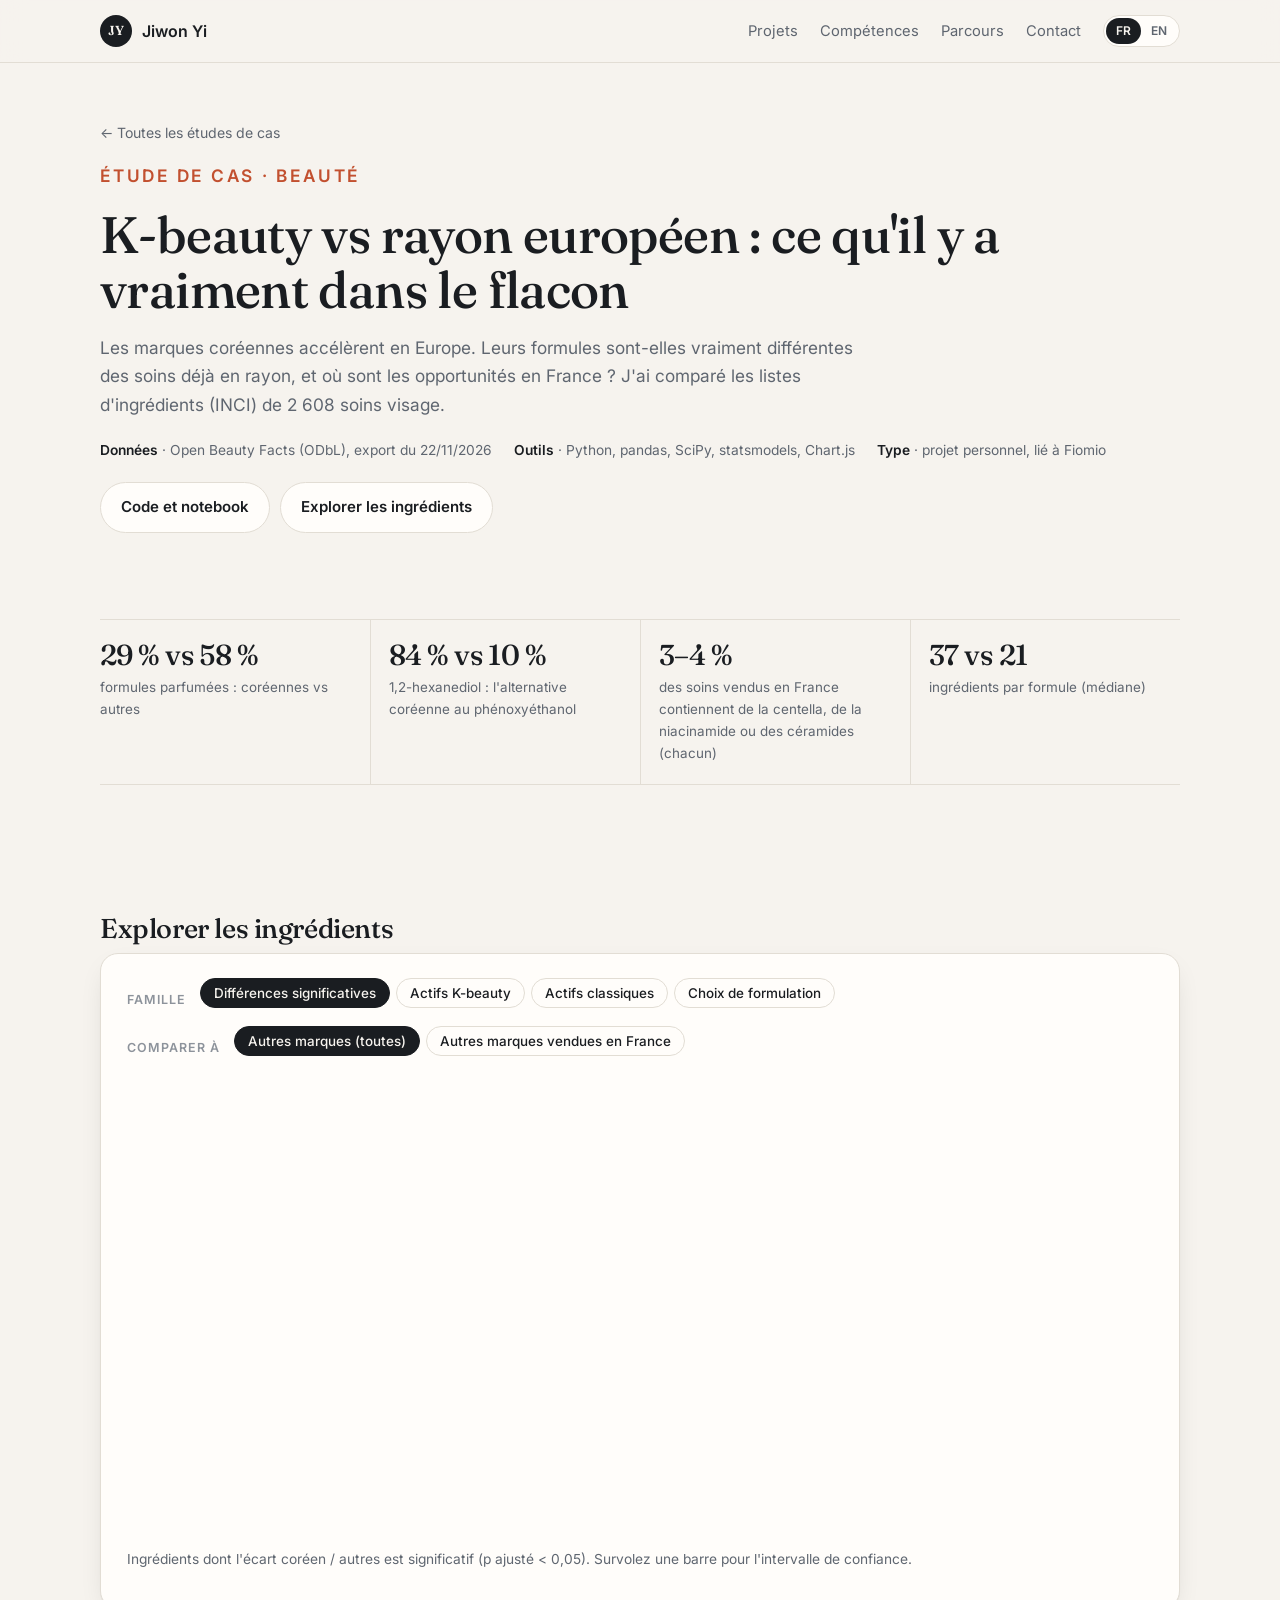
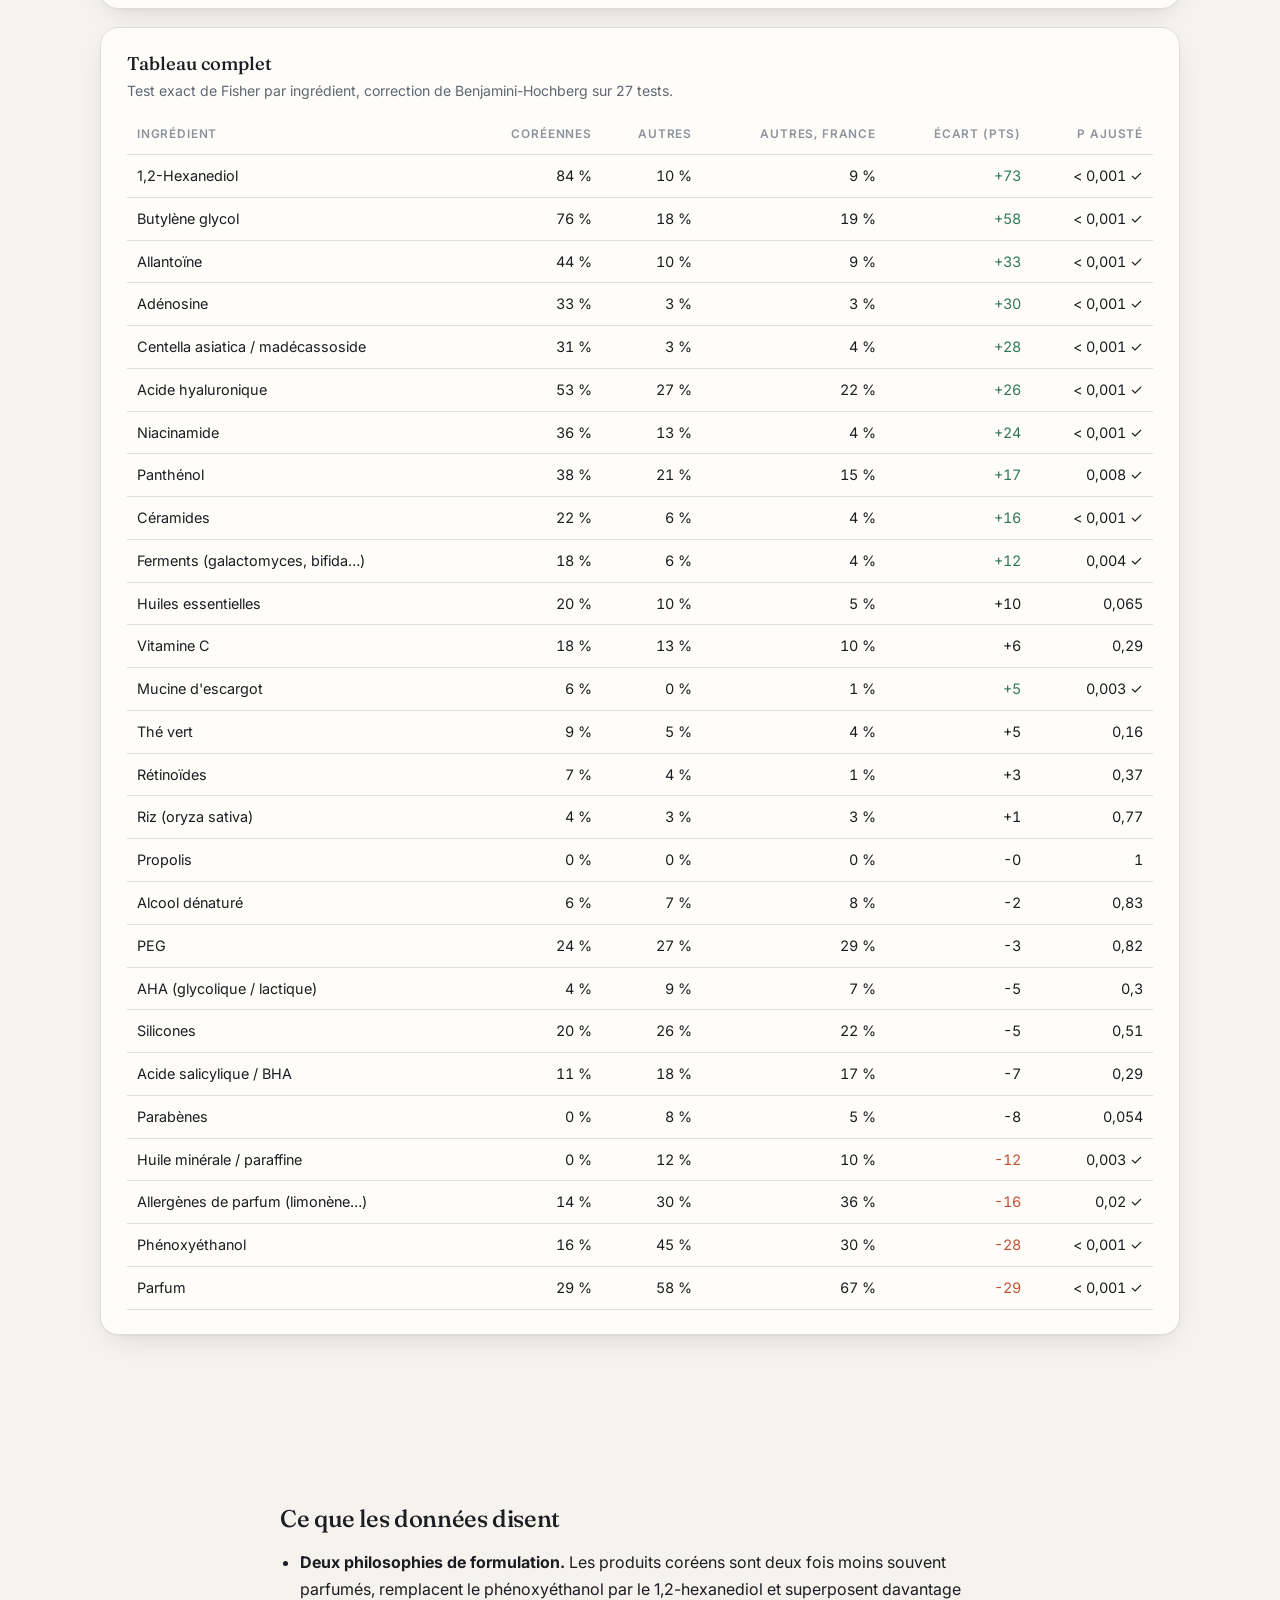
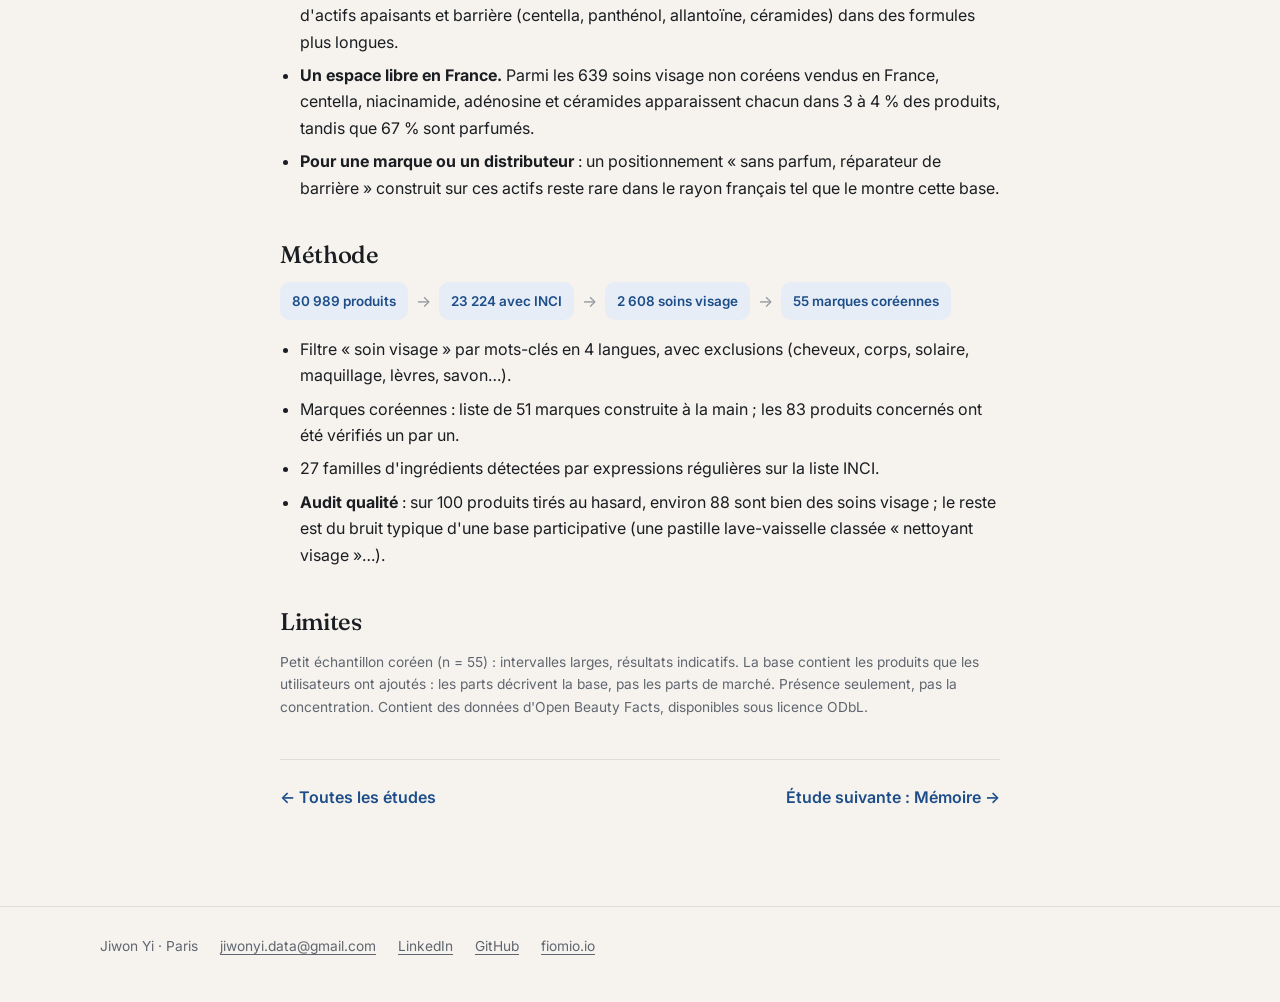
==== kbeauty.html @ de8e658b "Add cache-busting version to asset URLs Co-Authored-By: Claude Opus 5.5 <noreply@anthropic.com> Clau" ====
<!doctype html>
<html lang="fr" data-lang="fr">
<head>
<meta charset="utf-8">
<meta name="viewport" content="width=device-width, initial-scale=1">
<title>K-beauty vs rayon européen — Jiwon Yi</title>
<meta name="title-fr" content="K-beauty vs rayon européen — Jiwon Yi">
<meta name="title-en" content="K-beauty vs the European shelf — Jiwon Yi">
<meta name="description" content="Étude de cas : formules de 2 608 soins visage, marques coréennes vs autres, tests statistiques.">
<link rel="preconnect" href="https://fonts.googleapis.com"><link rel="preconnect" href="https://fonts.gstatic.com" crossorigin>
<link rel="stylesheet" href="https://fonts.googleapis.com/css2?family=Fraunces:ital,opsz,wght@0,9..144,400..600;1,9..144,400..600&family=Inter:wght@400;500;600&display=swap">
<link rel="stylesheet" href="assets/site.css?v=202611230153">
<script src="assets/site.js?v=202611230153"></script>
</head>
<body>
<nav class="nav"><div class="wrap">
  <a class="brand" href="index.html"><span class="mono">JY</span>Jiwon Yi</a>
  <a class="link" href="index.html#projets"><span lang="fr">Projets</span><span lang="en">Projects</span></a>
  <a class="link opt" href="index.html#competences"><span lang="fr">Compétences</span><span lang="en">Skills</span></a>
  <a class="link opt" href="index.html#parcours"><span lang="fr">Parcours</span><span lang="en">Background</span></a>
  <a class="link opt" href="mailto:jiwonyi.data@gmail.com">Contact</a>
  <div class="langsw" role="group" aria-label="Language"><button data-lang="fr" aria-pressed="true">FR</button><button data-lang="en" aria-pressed="false">EN</button></div>
</div></nav>
<header class="case-hero"><div class="wrap">
  <a class="back" href="index.html#etudes"><span lang="fr">← Toutes les études de cas</span><span lang="en">← All case studies</span></a>
  <p class="eyebrow"><span lang="fr">Étude de cas · Beauté</span><span lang="en">Case study · Beauty</span></p>
  <h1 lang="fr">K-beauty vs rayon européen : ce qu'il y a vraiment dans le flacon</h1>
  <h1 lang="en">K-beauty vs the European shelf: what is really in the bottle</h1>
  <p lang="fr">Les marques coréennes accélèrent en Europe. Leurs formules sont-elles vraiment différentes des soins déjà en rayon, et où sont les opportunités en France ? J'ai comparé les listes d'ingrédients (INCI) de 2 608 soins visage.</p>
  <p lang="en">Korean brands are accelerating in Europe. Are their formulas really different from what is already on the shelf, and where are the opportunities in France? I compared the ingredient (INCI) lists of 2,608 face-care products.</p>
  <div class="meta">
    <span><b lang="fr">Données</b><b lang="en">Data</b> · Open Beauty Facts (ODbL), <span lang="fr">export du 22/11/2026</span><span lang="en">export of 2026-11-22</span></span>
    <span><b lang="fr">Outils</b><b lang="en">Tools</b> · Python, pandas, SciPy, statsmodels, Chart.js</span>
    <span><b lang="fr">Type</b><b lang="en">Type</b> · <span lang="fr">projet personnel, lié à Fiomio</span><span lang="en">personal project, linked to Fiomio</span></span>
  </div>
  <div class="btns"><a class="btn" href="https://github.com/jiwon-ai/kbeauty-ingredients-analysis"><span lang="fr">Code et notebook</span><span lang="en">Code &amp; notebook</span></a><a class="btn" href="#explorer"><span lang="fr">Explorer les ingrédients</span><span lang="en">Explore ingredients</span></a></div>
</div></header>

<section><div class="wrap">
  <div class="kpis">
    <div class="kpi"><b>29 % vs 58 %</b><span lang="fr">formules parfumées : coréennes vs autres</span><span lang="en">fragranced formulas: Korean vs other</span></div>
    <div class="kpi"><b>84 % vs 10 %</b><span lang="fr">1,2-hexanediol : l'alternative coréenne au phénoxyéthanol</span><span lang="en">1,2-hexanediol: the Korean alternative to phenoxyethanol</span></div>
    <div class="kpi"><b>3–4 %</b><span lang="fr">des soins vendus en France contiennent de la centella, de la niacinamide ou des céramides (chacun)</span><span lang="en">of face care sold in France contains centella, niacinamide or ceramides (each)</span></div>
    <div class="kpi"><b>37 vs 21</b><span lang="fr">ingrédients par formule (médiane)</span><span lang="en">ingredients per formula (median)</span></div>
  </div>
</div></section>

<section id="explorer"><div class="wrap">
  <h2 class="title" lang="fr">Explorer les ingrédients</h2>
  <h2 class="title" lang="en">Explore the ingredients</h2>
  <div class="panel">
    <div class="toolbar">
      <label lang="fr">Famille</label><label lang="en">Family</label>
      <div class="seg" id="family">
        <button data-v="sig" aria-pressed="true"><span lang="fr">Différences significatives</span><span lang="en">Significant differences</span></button>
        <button data-v="hero" aria-pressed="false"><span lang="fr">Actifs K-beauty</span><span lang="en">K-beauty actives</span></button>
        <button data-v="classic" aria-pressed="false"><span lang="fr">Actifs classiques</span><span lang="en">Classic actives</span></button>
        <button data-v="form" aria-pressed="false"><span lang="fr">Choix de formulation</span><span lang="en">Formulation choices</span></button>
      </div>
    </div>
    <div class="toolbar">
      <label lang="fr">Comparer à</label><label lang="en">Compare with</label>
      <div class="seg" id="base">
        <button data-v="o" aria-pressed="true"><span lang="fr">Autres marques (toutes)</span><span lang="en">Other brands (all)</span></button>
        <button data-v="f" aria-pressed="false"><span lang="fr">Autres marques vendues en France</span><span lang="en">Other brands sold in France</span></button>
      </div>
    </div>
    <div class="chart tall"><canvas id="ing"></canvas></div>
    <p class="note" id="nnote"></p>
  </div>
  <div class="panel">
    <h3 lang="fr">Tableau complet</h3><h3 lang="en">Full table</h3>
    <p class="sub" lang="fr">Test exact de Fisher par ingrédient, correction de Benjamini-Hochberg sur 27 tests.</p>
    <p class="sub" lang="en">Fisher exact test per ingredient, Benjamini-Hochberg correction across 27 tests.</p>
    <div class="tablewrap"><table id="tbl"></table></div>
  </div>
</div></section>

<section><div class="wrap prose">
  <h2 lang="fr">Ce que les données disent</h2><h2 lang="en">What the data says</h2>
  <ul lang="fr">
    <li><b>Deux philosophies de formulation.</b> Les produits coréens sont deux fois moins souvent parfumés, remplacent le phénoxyéthanol par le 1,2-hexanediol et superposent davantage d'actifs apaisants et barrière (centella, panthénol, allantoïne, céramides) dans des formules plus longues.</li>
    <li><b>Un espace libre en France.</b> Parmi les 639 soins visage non coréens vendus en France, centella, niacinamide, adénosine et céramides apparaissent chacun dans 3 à 4 % des produits, tandis que 67 % sont parfumés.</li>
    <li><b>Pour une marque ou un distributeur</b> : un positionnement « sans parfum, réparateur de barrière » construit sur ces actifs reste rare dans le rayon français tel que le montre cette base.</li>
  </ul>
  <ul lang="en">
    <li><b>Two formulation philosophies.</b> Korean products are half as likely to be fragranced, replace phenoxyethanol with 1,2-hexanediol and layer more soothing and barrier actives (centella, panthenol, allantoin, ceramides) into longer formulas.</li>
    <li><b>White space in France.</b> Among the 639 non-Korean face-care products sold in France, centella, niacinamide, adenosine and ceramides each appear in 3–4 % of products, while 67 % are fragranced.</li>
    <li><b>For a brand or retailer</b>: a "fragrance-free, barrier-repair" positioning built on these actives is still rare on the French shelf, as far as this database shows.</li>
  </ul>
  <h2 lang="fr">Méthode</h2><h2 lang="en">Method</h2>
  <div class="flow"><span><span lang="fr">80 989 produits</span><span lang="en">80,989 products</span></span><i>→</i><span><span lang="fr">23 224 avec INCI</span><span lang="en">23,224 with INCI</span></span><i>→</i><span><span lang="fr">2 608 soins visage</span><span lang="en">2,608 face care</span></span><i>→</i><span>55 <span lang="fr">marques coréennes</span><span lang="en">Korean brands</span></span></div>
  <ul lang="fr">
    <li>Filtre « soin visage » par mots-clés en 4 langues, avec exclusions (cheveux, corps, solaire, maquillage, lèvres, savon…).</li>
    <li>Marques coréennes : liste de 51 marques construite à la main ; les 83 produits concernés ont été vérifiés un par un.</li>
    <li>27 familles d'ingrédients détectées par expressions régulières sur la liste INCI.</li>
    <li><b>Audit qualité</b> : sur 100 produits tirés au hasard, environ 88 sont bien des soins visage ; le reste est du bruit typique d'une base participative (une pastille lave-vaisselle classée « nettoyant visage »…).</li>
  </ul>
  <ul lang="en">
    <li>"Face care" filter with keywords in 4 languages and exclusions (hair, body, sun, make-up, lip, soap…).</li>
    <li>Korean brands: a hand-made list of 51 brands; the 83 matching products were checked one by one.</li>
    <li>27 ingredient families detected with regular expressions on the INCI list.</li>
    <li><b>Quality audit</b>: of 100 random products, about 88 are genuine face care; the rest is noise typical of crowdsourced data (a dishwasher tablet tagged "face cleanser"…).</li>
  </ul>
  <h2 lang="fr">Limites</h2><h2 lang="en">Limitations</h2>
  <p class="note" lang="fr">Petit échantillon coréen (n = 55) : intervalles larges, résultats indicatifs. La base contient les produits que les utilisateurs ont ajoutés : les parts décrivent la base, pas les parts de marché. Présence seulement, pas la concentration. Contient des données d'Open Beauty Facts, disponibles sous licence ODbL.</p>
  <p class="note" lang="en">Small Korean sample (n = 55): wide intervals, directional results. The database holds the products users added: shares describe the database, not market share. Presence only, not concentration. Contains data from Open Beauty Facts, available under the ODbL.</p>
  <div class="next"><a href="index.html#etudes"><span lang="fr">← Toutes les études</span><span lang="en">← All studies</span></a><a href="thesis.html"><span lang="fr">Étude suivante : Mémoire →</span><span lang="en">Next study: Thesis →</span></a></div>
</div></section>

<footer><div class="wrap">
  <span>Jiwon Yi · Paris</span>
  <a href="mailto:jiwonyi.data@gmail.com">jiwonyi.data@gmail.com</a>
  <a href="https://www.linkedin.com/in/jiwonyi/">LinkedIn</a>
  <a href="https://github.com/jiwon-ai">GitHub</a>
  <a href="https://fiomio.io">fiomio.io</a>
</div></footer>
<script src="assets/chart.umd.js?v=202611230153"></script><script src="assets/kbeauty.js?v=202611230153"></script>
</body>
</html>
---- assets/site.css ----
/* Jiwon Yi — portfolio. Editorial look: serif display + clean sans, warm paper, one accent. */
:root{
  --bg:#f6f3ee;--surface:#fffdfa;--fg:#1a1d21;--muted:#5f6670;--faint:#8d939b;--line:#e2ddd4;
  --accent:#1d4e89;--accent-2:#c2502f;--accent-soft:#e6edf6;--warm-soft:#f6e4dc;--gold:#a8822b;--ok:#2f7a55;
  --serif:"Fraunces",Georgia,"Times New Roman",serif;
  --sans:"Inter",-apple-system,BlinkMacSystemFont,"Segoe UI",Roboto,Helvetica,Arial,sans-serif;
  --radius:18px;--maxw:1120px;
  --shadow:0 1px 1px rgba(30,25,15,.04),0 10px 30px -12px rgba(30,25,15,.18);
}
@media (prefers-color-scheme:dark){:root:not([data-theme="light"]){
  --bg:#121417;--surface:#1a1d22;--fg:#eceae6;--muted:#a3a8af;--faint:#7d838b;--line:#2b2f36;
  --accent:#8db8ea;--accent-2:#ee8b6c;--accent-soft:#1f2a38;--warm-soft:#33231e;--gold:#d6b25b;--ok:#73c49b;
  --shadow:0 1px 1px rgba(0,0,0,.3),0 10px 30px -12px rgba(0,0,0,.6);
}}
:root[data-theme="dark"]{
  --bg:#121417;--surface:#1a1d22;--fg:#eceae6;--muted:#a3a8af;--faint:#7d838b;--line:#2b2f36;
  --accent:#8db8ea;--accent-2:#ee8b6c;--accent-soft:#1f2a38;--warm-soft:#33231e;--gold:#d6b25b;--ok:#73c49b;
}
*{box-sizing:border-box}
html{scroll-behavior:smooth}
body{margin:0;background:var(--bg);color:var(--fg);font:16px/1.65 var(--sans);-webkit-font-smoothing:antialiased;text-rendering:optimizeLegibility}
a{color:var(--accent);text-underline-offset:3px}
img{max-width:100%;display:block}
.wrap{max-width:var(--maxw);margin:0 auto;padding:0 20px}
html[data-lang="fr"] [lang="en"]:not(html){display:none!important}
html[data-lang="en"] [lang="fr"]:not(html){display:none!important}

/* nav */
.nav{position:sticky;top:0;z-index:20;background:color-mix(in srgb,var(--bg) 85%,transparent);backdrop-filter:saturate(1.2) blur(12px);border-bottom:1px solid var(--line)}
.nav .wrap{display:flex;align-items:center;gap:22px;height:62px}
.brand{display:flex;align-items:center;gap:10px;font-weight:600;color:var(--fg);text-decoration:none;margin-right:auto}
.mono{width:32px;height:32px;border-radius:50%;background:var(--fg);color:var(--bg);display:grid;place-items:center;font:600 .82rem/1 var(--serif);letter-spacing:.02em}
.nav a.link{color:var(--muted);text-decoration:none;font-size:.92rem}
.nav a.link:hover{color:var(--fg)}
.langsw{display:flex;border:1px solid var(--line);border-radius:999px;padding:2px;background:var(--surface)}
.langsw button{border:0;background:transparent;color:var(--muted);font:600 .75rem/1 var(--sans);padding:7px 10px;border-radius:999px;cursor:pointer}
.langsw button[aria-pressed="true"]{background:var(--fg);color:var(--bg)}
@media (max-width:680px){.nav a.link.opt{display:none}.nav .wrap{gap:14px}}

/* type */
.eyebrow{font:600 .74rem/1.2 var(--sans);letter-spacing:.16em;text-transform:uppercase;color:var(--accent-2);margin:0 0 14px}
.display{font-family:var(--serif);font-weight:500;letter-spacing:-.012em;line-height:1.04;font-variation-settings:"opsz" 144}
h2.h{font-family:var(--serif);font-weight:500;font-size:clamp(1.7rem,3.4vw,2.4rem);letter-spacing:-.02em;line-height:1.1;margin:0 0 10px}
p.intro{color:var(--muted);max-width:640px;margin:0 0 28px;font-size:1.04rem}
.sechead{display:flex;justify-content:space-between;align-items:end;gap:20px;flex-wrap:wrap;margin-bottom:8px}
section{padding:56px 0}
section.tight{padding:28px 0}
.rule{border:0;border-top:1px solid var(--line);margin:0}

/* hero */
.hero{padding:64px 0 48px}
.hero .grid{display:grid;grid-template-columns:1.45fr 1fr;gap:48px;align-items:start}
.hero h1{font-size:clamp(2.5rem,5.6vw,4.2rem);margin:0 0 22px}
.hero h1 em{font-style:italic;color:var(--accent)}
.hero .lead{font-size:1.12rem;color:var(--muted);max-width:620px;margin:0 0 28px}
.btns{display:flex;flex-wrap:wrap;gap:10px}
.btn{display:inline-flex;align-items:center;gap:8px;padding:12px 20px;border-radius:999px;text-decoration:none;font-weight:600;font-size:.94rem;border:1px solid var(--line);color:var(--fg);background:var(--surface);transition:transform .15s,border-color .15s}
.btn:hover{transform:translateY(-1px);border-color:var(--fg)}
.btn.primary{background:var(--fg);color:var(--bg);border-color:var(--fg)}
.profile{background:var(--surface);border:1px solid var(--line);border-radius:var(--radius);padding:24px;box-shadow:var(--shadow)}
.profile .top{display:flex;gap:14px;align-items:center;margin-bottom:18px}
.profile .mono{width:52px;height:52px;font-size:1.15rem}
.profile .name{font:500 1.25rem/1.2 var(--serif)}
.profile .role{font-size:.88rem;color:var(--muted)}
.facts{margin:0;display:grid;gap:12px}
.facts div{display:grid;grid-template-columns:110px 1fr;gap:10px;font-size:.9rem;border-top:1px solid var(--line);padding-top:11px}
.facts dt{color:var(--faint);font-size:.78rem;text-transform:uppercase;letter-spacing:.08em;padding-top:2px}
.facts dd{margin:0}
.dot{display:inline-block;width:8px;height:8px;border-radius:50%;background:var(--ok);margin-right:6px;box-shadow:0 0 0 3px color-mix(in srgb,var(--ok) 25%,transparent)}
@media (max-width:900px){.hero .grid{grid-template-columns:1fr;gap:32px}.hero{padding-top:40px}}

/* proof strip */
.proof{display:grid;grid-template-columns:repeat(3,1fr);border-top:1px solid var(--line);border-bottom:1px solid var(--line)}
.proof div{padding:26px 24px 26px 0}
.proof div+div{padding-left:24px;border-left:1px solid var(--line)}
.proof b{display:block;font:500 2.3rem/1 var(--serif);letter-spacing:-.02em;margin-bottom:8px}
.proof span{color:var(--muted);font-size:.92rem}
@media (max-width:760px){.proof{grid-template-columns:1fr}.proof div,.proof div+div{padding:18px 0;border-left:0}.proof div+div{border-top:1px solid var(--line)}}

/* case cards */
.case{display:grid;grid-template-columns:1fr 1fr;background:var(--surface);border:1px solid var(--line);border-radius:22px;overflow:hidden;box-shadow:var(--shadow);margin-bottom:26px}
.case .txt{padding:34px 36px}
.case .viz{padding:28px 30px;border-left:1px solid var(--line);background:linear-gradient(180deg,color-mix(in srgb,var(--accent-soft) 55%,var(--surface)),var(--surface));display:flex;flex-direction:column}
.case .num{font:500 .82rem/1 var(--serif);color:var(--faint);margin-bottom:12px}
.case h3{font:500 1.6rem/1.15 var(--serif);letter-spacing:-.015em;margin:6px 0 18px}
.pai{display:grid;gap:12px;margin:0 0 22px}
.pai div{display:grid;grid-template-columns:92px 1fr;gap:12px;font-size:.93rem}
.pai dt{font-size:.72rem;font-weight:600;letter-spacing:.1em;text-transform:uppercase;color:var(--accent-2);padding-top:3px}
.pai dd{margin:0;color:var(--muted)}
.pai dd b{color:var(--fg);font-weight:600}
.metrics{display:grid;grid-template-columns:repeat(3,1fr);gap:10px;margin-bottom:22px}
.metrics div{border-top:2px solid var(--fg);padding-top:10px}
.metrics b{display:block;font:500 1.55rem/1.05 var(--serif);letter-spacing:-.02em}
.metrics span{display:block;font-size:.78rem;color:var(--muted);line-height:1.35;margin-top:4px}
.tags{display:flex;flex-wrap:wrap;gap:6px;margin:0 0 22px;padding:0;list-style:none}
.tags li{font-size:.75rem;padding:3px 10px;border-radius:999px;border:1px solid var(--line);color:var(--muted)}
.actions{display:flex;gap:18px;flex-wrap:wrap;align-items:center}
.actions a{font-weight:600;text-decoration:none;font-size:.93rem}
.actions a.btn{font-size:.9rem;padding:10px 16px}
.viz h4{margin:0 0 2px;font-size:.88rem;font-weight:600}
.viz .cap{margin:0 0 12px;font-size:.8rem;color:var(--muted)}
.viz .chartbox{position:relative;flex:1;min-height:260px}
@media (max-width:900px){.case{grid-template-columns:1fr}.case .viz{border-left:0;border-top:1px solid var(--line)}.case .txt{padding:26px 22px}.case .viz{padding:22px}}
@media (max-width:480px){.metrics{grid-template-columns:1fr 1fr}.pai div{grid-template-columns:1fr;gap:2px}}

/* capability matrix */
.caps{display:grid;grid-template-columns:repeat(2,1fr);gap:0;border-top:1px solid var(--line)}
.cap{padding:22px 24px 22px 0;border-bottom:1px solid var(--line)}
.cap:nth-child(even){padding-left:24px;border-left:1px solid var(--line)}
.cap h3{font:500 1.15rem/1.2 var(--serif);margin:0 0 6px}
.cap p{margin:0 0 8px;color:var(--muted);font-size:.93rem}
.cap .ev{font-size:.83rem}
.cap .ev a{text-decoration:none;font-weight:600}
@media (max-width:760px){.caps{grid-template-columns:1fr}.cap,.cap:nth-child(even){padding:18px 0;border-left:0}}

.grid2{display:grid;grid-template-columns:repeat(2,1fr);gap:16px}
.grid3{display:grid;grid-template-columns:repeat(3,1fr);gap:16px}
@media (max-width:820px){.grid2,.grid3{grid-template-columns:1fr}}
.card{background:var(--surface);border:1px solid var(--line);border-radius:16px;padding:22px 24px}
.card h3{margin:0 0 6px;font:500 1.12rem/1.25 var(--serif)}
.card p{margin:0 0 10px;color:var(--muted);font-size:.93rem}

/* timeline */
.tl{display:grid;gap:0}
.tl div{display:grid;grid-template-columns:120px 1fr;gap:18px;padding:14px 0;border-top:1px solid var(--line);font-size:.95rem}
.tl span.y{color:var(--faint);font-variant-numeric:tabular-nums;font-size:.86rem;padding-top:2px}
.tl b{font-weight:600}
.tl small{display:block;color:var(--muted);font-size:.86rem}

/* contact */
.cta{background:var(--fg);color:var(--bg);border-radius:26px;padding:48px 44px;display:grid;grid-template-columns:1.4fr 1fr;gap:30px;align-items:center}
.cta h2{font:500 clamp(1.8rem,3.6vw,2.6rem)/1.1 var(--serif);letter-spacing:-.02em;margin:0 0 10px}
.cta p{margin:0;opacity:.75}
.cta .btns{justify-content:flex-end}
.cta .btn{background:transparent;color:var(--bg);border-color:color-mix(in srgb,var(--bg) 35%,transparent)}
.cta .btn.primary{background:var(--bg);color:var(--fg);border-color:var(--bg)}
@media (max-width:820px){.cta{grid-template-columns:1fr;padding:32px 24px}.cta .btns{justify-content:flex-start}}

/* case study pages */
.case-hero{padding:56px 0 20px}
.case-hero h1{font-size:clamp(2rem,4.6vw,3.2rem);margin:0 0 16px;max-width:900px}
.case-hero p{color:var(--muted);font-size:1.08rem;max-width:760px;margin:0 0 20px}
.back{display:inline-block;font-size:.88rem;text-decoration:none;color:var(--muted);margin-bottom:22px}
.meta{display:flex;flex-wrap:wrap;gap:8px 22px;font-size:.86rem;color:var(--muted);margin-bottom:20px}
.meta b{color:var(--fg);font-weight:600}
.kpis{display:grid;grid-template-columns:repeat(4,1fr);gap:0;border-top:1px solid var(--line);border-bottom:1px solid var(--line);margin:10px 0 8px}
.kpi{padding:20px 18px 20px 0}
.kpi+.kpi{padding-left:18px;border-left:1px solid var(--line)}
.kpi b{display:block;font:500 1.8rem/1.05 var(--serif);letter-spacing:-.02em}
.kpi span{display:block;font-size:.84rem;color:var(--muted);margin-top:6px}
.kpi .d{font-size:.8rem;font-weight:600;margin-top:6px}
#kpis.kpis{border:0;gap:12px;margin:14px 0}
#kpis .kpi,#kpis .kpi+.kpi{background:var(--surface);border:1px solid var(--line);border-radius:14px;padding:16px 18px}
.kpi b span,.proof b span,.metrics b span{font:inherit;color:inherit;display:inline;margin:0}
.up{color:var(--ok)}.down{color:var(--accent-2)}
@media (max-width:760px){.kpis{grid-template-columns:1fr 1fr}.kpi:nth-child(3){padding-left:0;border-left:0}.kpi:nth-child(n+3){border-top:1px solid var(--line)}#kpis .kpi:nth-child(n){border-top:1px solid var(--line)}}
.panel{background:var(--surface);border:1px solid var(--line);border-radius:var(--radius);padding:24px 26px;box-shadow:var(--shadow);margin-bottom:18px}
.panel h3{margin:0 0 4px;font:500 1.15rem/1.25 var(--serif)}
.panel .sub{margin:0 0 14px;color:var(--muted);font-size:.88rem}
.chart{position:relative;height:320px}
.chart.tall{height:460px}
.chart.short{height:260px}
.seg{display:inline-flex;flex-wrap:wrap;gap:6px;margin:0 0 14px}
.seg button{border:1px solid var(--line);background:var(--surface);color:var(--fg);border-radius:999px;padding:6px 13px;font:500 .84rem/1.2 var(--sans);cursor:pointer}
.seg button[aria-pressed="true"]{background:var(--fg);border-color:var(--fg);color:var(--bg)}
.toolbar{display:flex;flex-wrap:wrap;align-items:center;gap:6px 14px;margin-bottom:4px}
.toolbar label{font-size:.78rem;color:var(--faint);font-weight:600;text-transform:uppercase;letter-spacing:.08em}
h2.title{font:500 1.7rem/1.15 var(--serif);letter-spacing:-.015em;margin:8px 0 8px}
.prose{max-width:760px}
.prose h2{font:500 1.5rem/1.2 var(--serif);letter-spacing:-.015em;margin:40px 0 12px}
.prose ol,.prose ul{padding-left:20px}
.prose li{margin:7px 0}
.note{font-size:.86rem;color:var(--muted)}
table{border-collapse:collapse;width:100%;font-size:.9rem}
th,td{padding:9px 10px;border-bottom:1px solid var(--line);text-align:left}
th{font-size:.74rem;text-transform:uppercase;letter-spacing:.07em;color:var(--faint);font-weight:600}
td.n,th.n{text-align:right;font-variant-numeric:tabular-nums}
.tablewrap{overflow-x:auto}
.heat{border-collapse:separate;border-spacing:2px;font-size:.72rem;min-width:640px}
.heat td,.heat th{border:0;padding:4px 0;text-align:center;min-width:26px;border-radius:3px}
.heat th{font-size:.68rem;letter-spacing:0}
.heat td.lab{text-align:right;padding-right:8px;color:var(--muted);white-space:nowrap}
.flow{display:flex;flex-wrap:wrap;gap:8px;align-items:center;margin:12px 0}
.flow span{background:var(--accent-soft);color:var(--accent);border-radius:10px;padding:8px 12px;font-size:.84rem;font-weight:600}
.flow span span{background:none;padding:0}
.flow i{color:var(--faint);font-style:normal}
.callout{border-left:3px solid var(--accent-2);background:var(--warm-soft);padding:14px 18px;border-radius:0 12px 12px 0;margin:18px 0}
.callout p{margin:0}
.next{display:flex;justify-content:space-between;gap:16px;flex-wrap:wrap;margin-top:40px;padding-top:24px;border-top:1px solid var(--line)}
.next a{text-decoration:none;font-weight:600}

footer{border-top:1px solid var(--line);margin-top:40px;padding:28px 0 44px;color:var(--muted);font-size:.86rem}
footer .wrap{display:flex;flex-wrap:wrap;gap:10px 22px;align-items:center}
footer a{color:var(--muted)}
.case-hero h1{font-family:var(--serif);font-weight:500;letter-spacing:-.012em;line-height:1.08}
.case-hero .eyebrow{color:var(--accent-2)}
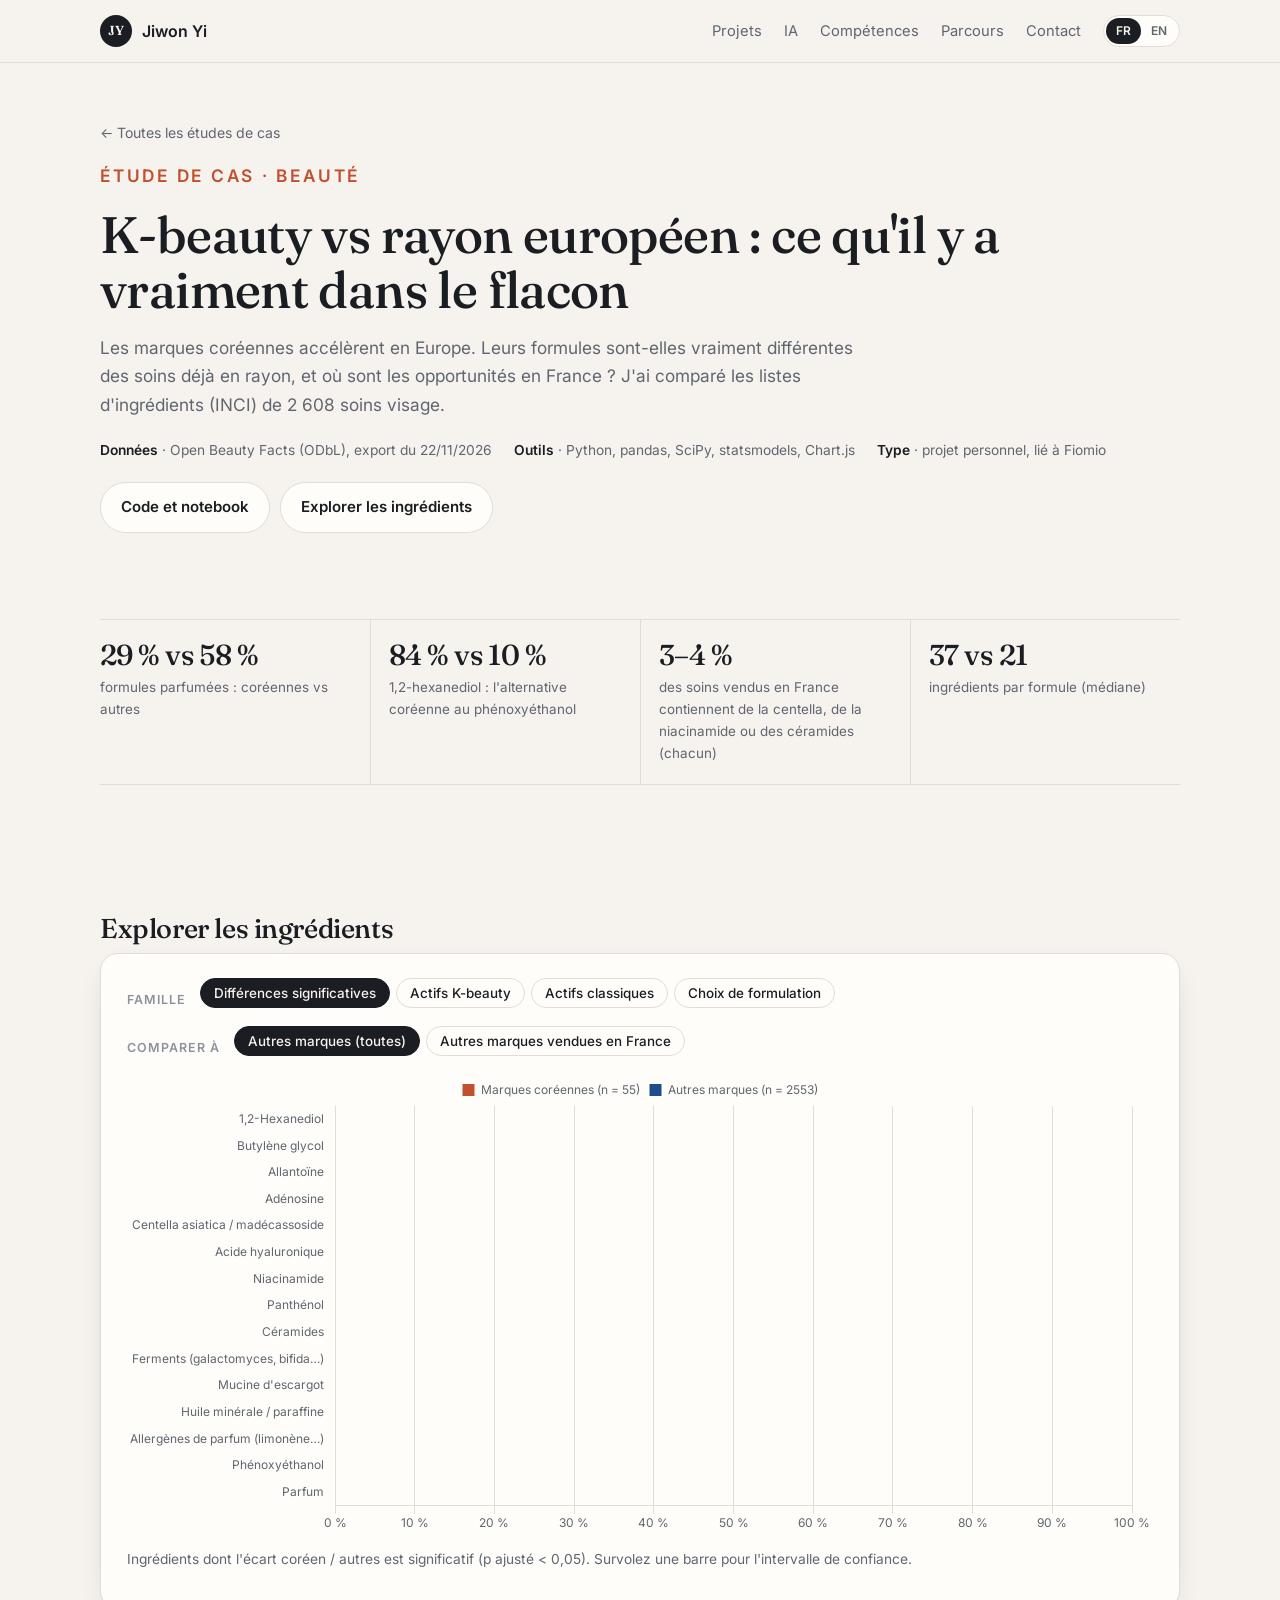
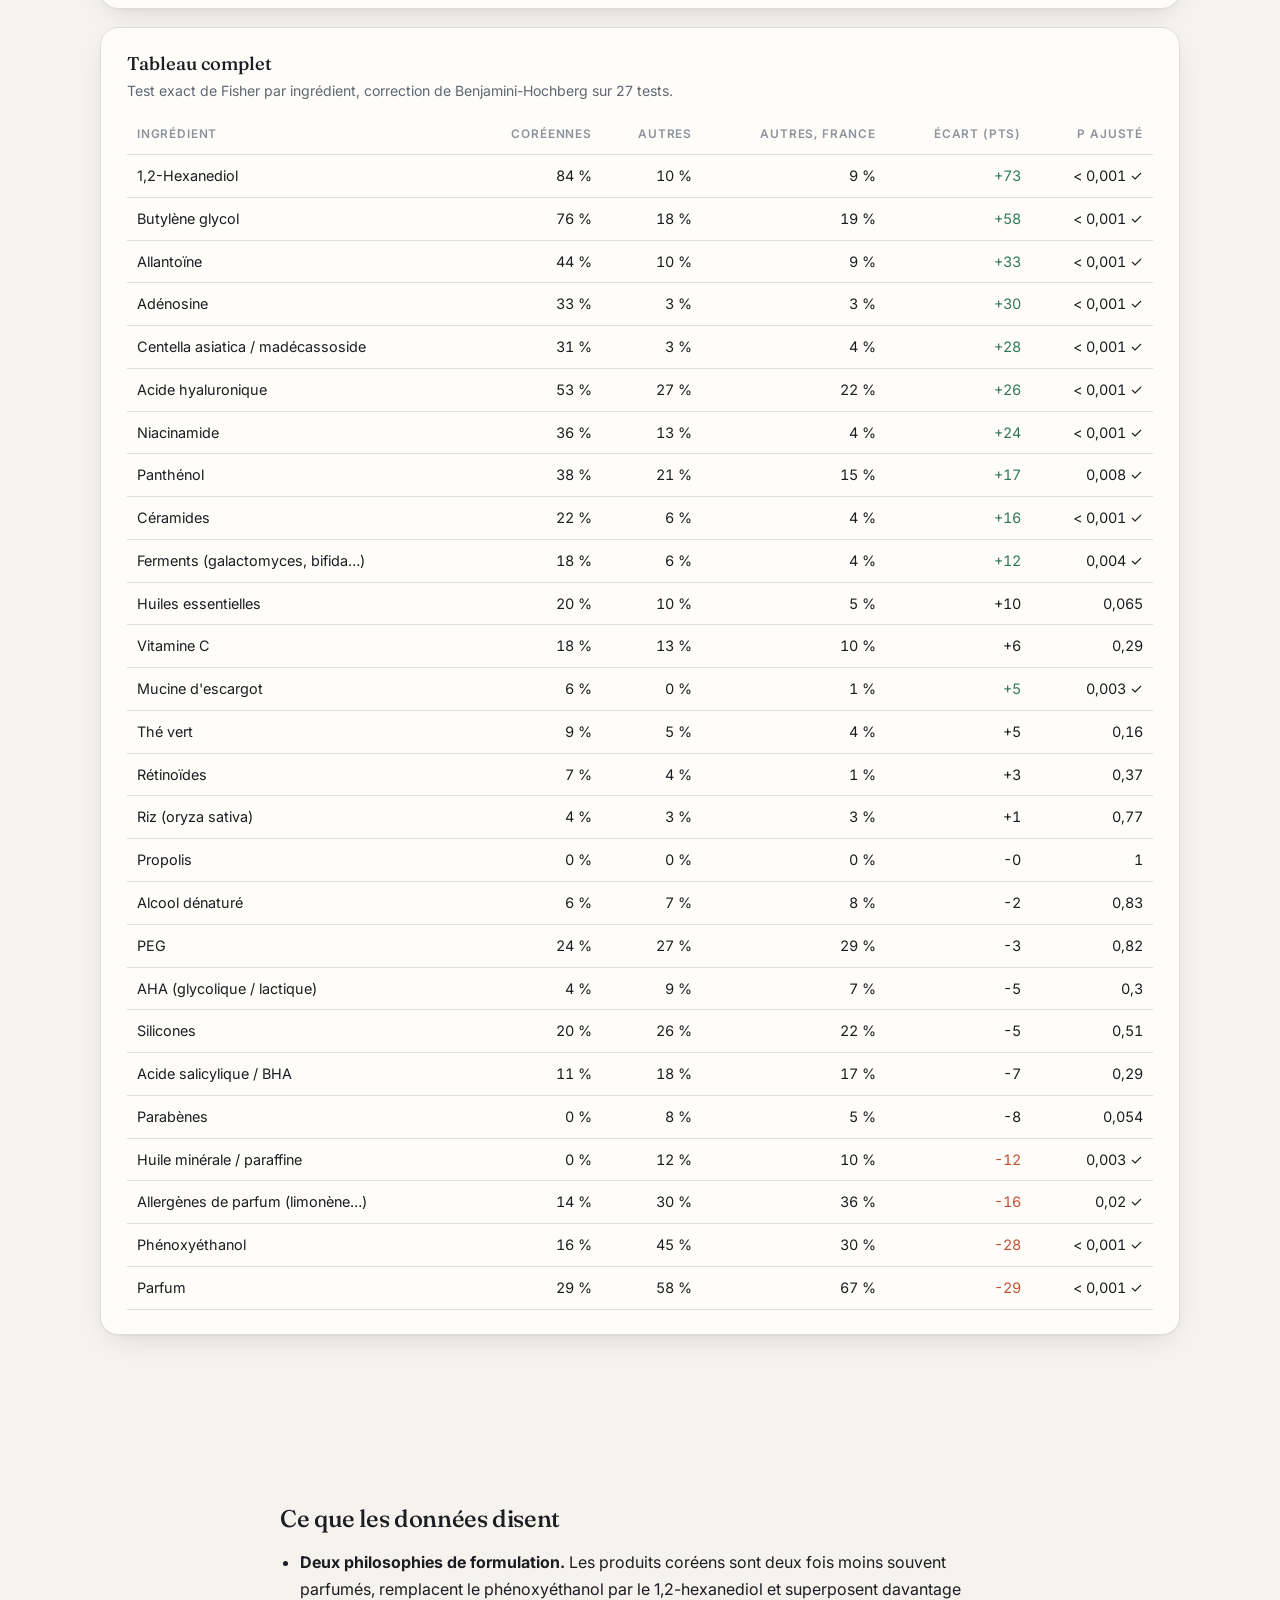
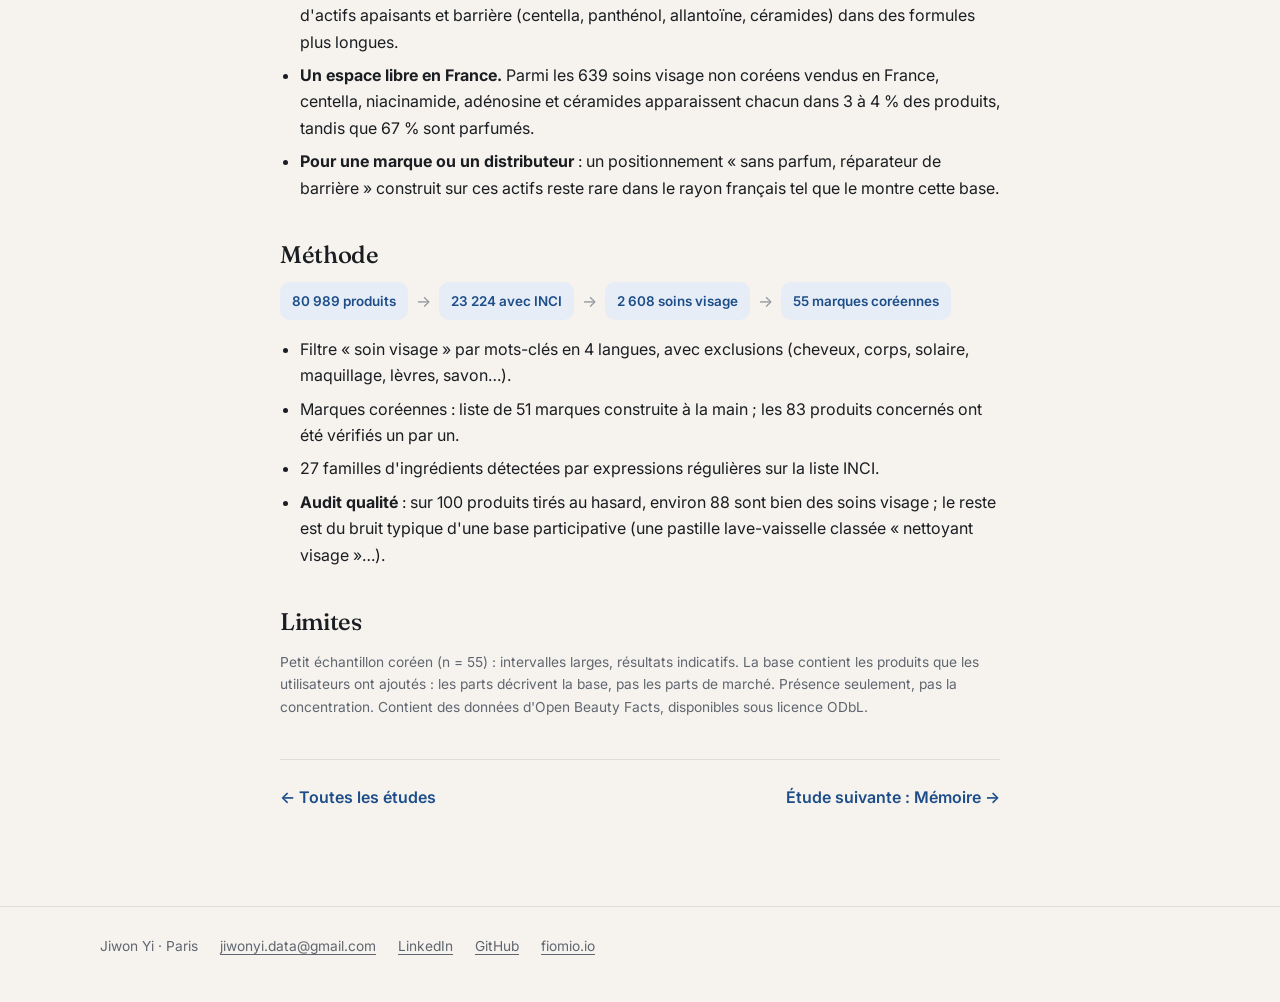
==== commit f014e91f: "Remove bachelor entry, add AI-in-my-work section Co-Authored-By: Claude Opus 5.5 <noreply@anthropic." ====
--- a/kbeauty.html
+++ b/kbeauty.html
@@ -9,13 +9,14 @@
 <meta name="description" content="Étude de cas : formules de 2 608 soins visage, marques coréennes vs autres, tests statistiques.">
 <link rel="preconnect" href="https://fonts.googleapis.com"><link rel="preconnect" href="https://fonts.gstatic.com" crossorigin>
 <link rel="stylesheet" href="https://fonts.googleapis.com/css2?family=Fraunces:ital,opsz,wght@0,9..144,400..600;1,9..144,400..600&family=Inter:wght@400;500;600&display=swap">
-<link rel="stylesheet" href="assets/site.css?v=202611230153">
-<script src="assets/site.js?v=202611230153"></script>
+<link rel="stylesheet" href="assets/site.css?v=202611230154">
+<script src="assets/site.js?v=202611230154"></script>
 </head>
 <body>
 <nav class="nav"><div class="wrap">
   <a class="brand" href="index.html"><span class="mono">JY</span>Jiwon Yi</a>
   <a class="link" href="index.html#projets"><span lang="fr">Projets</span><span lang="en">Projects</span></a>
+  <a class="link opt" href="index.html#ia"><span lang="fr">IA</span><span lang="en">AI</span></a>
   <a class="link opt" href="index.html#competences"><span lang="fr">Compétences</span><span lang="en">Skills</span></a>
   <a class="link opt" href="index.html#parcours"><span lang="fr">Parcours</span><span lang="en">Background</span></a>
   <a class="link opt" href="mailto:jiwonyi.data@gmail.com">Contact</a>
@@ -115,6 +116,6 @@
   <a href="https://github.com/jiwon-ai">GitHub</a>
   <a href="https://fiomio.io">fiomio.io</a>
 </div></footer>
-<script src="assets/chart.umd.js?v=202611230153"></script><script src="assets/kbeauty.js?v=202611230153"></script>
+<script src="assets/chart.umd.js?v=202611230154"></script><script src="assets/kbeauty.js?v=202611230154"></script>
 </body>
 </html>
--- a/assets/site.css
+++ b/assets/site.css
@@ -194,3 +194,12 @@
 footer a{color:var(--muted)}
 .case-hero h1{font-family:var(--serif);font-weight:500;letter-spacing:-.012em;line-height:1.08}
 .case-hero .eyebrow{color:var(--accent-2)}
+.aiflow{display:grid;grid-template-columns:repeat(4,1fr);gap:0;margin:0 0 22px;border:1px solid var(--line);border-radius:var(--radius);background:var(--surface);overflow:hidden}
+.aiflow div{padding:20px 20px 18px;position:relative}
+.aiflow div+div{border-left:1px solid var(--line)}
+.aiflow span{display:inline-grid;place-items:center;width:26px;height:26px;border-radius:50%;background:var(--fg);color:var(--bg);font:600 .78rem/1 var(--sans);margin-bottom:10px}
+.aiflow div:nth-child(3) span{background:var(--accent-2)}
+.aiflow b{display:block;font:500 1.05rem/1.25 var(--serif);margin-bottom:4px}
+.aiflow p{margin:0;color:var(--muted);font-size:.88rem}
+@media (max-width:820px){.aiflow{grid-template-columns:1fr 1fr}.aiflow div:nth-child(3){border-left:0}.aiflow div:nth-child(n+3){border-top:1px solid var(--line)}}
+@media (max-width:480px){.aiflow{grid-template-columns:1fr}.aiflow div+div{border-left:0;border-top:1px solid var(--line)}}
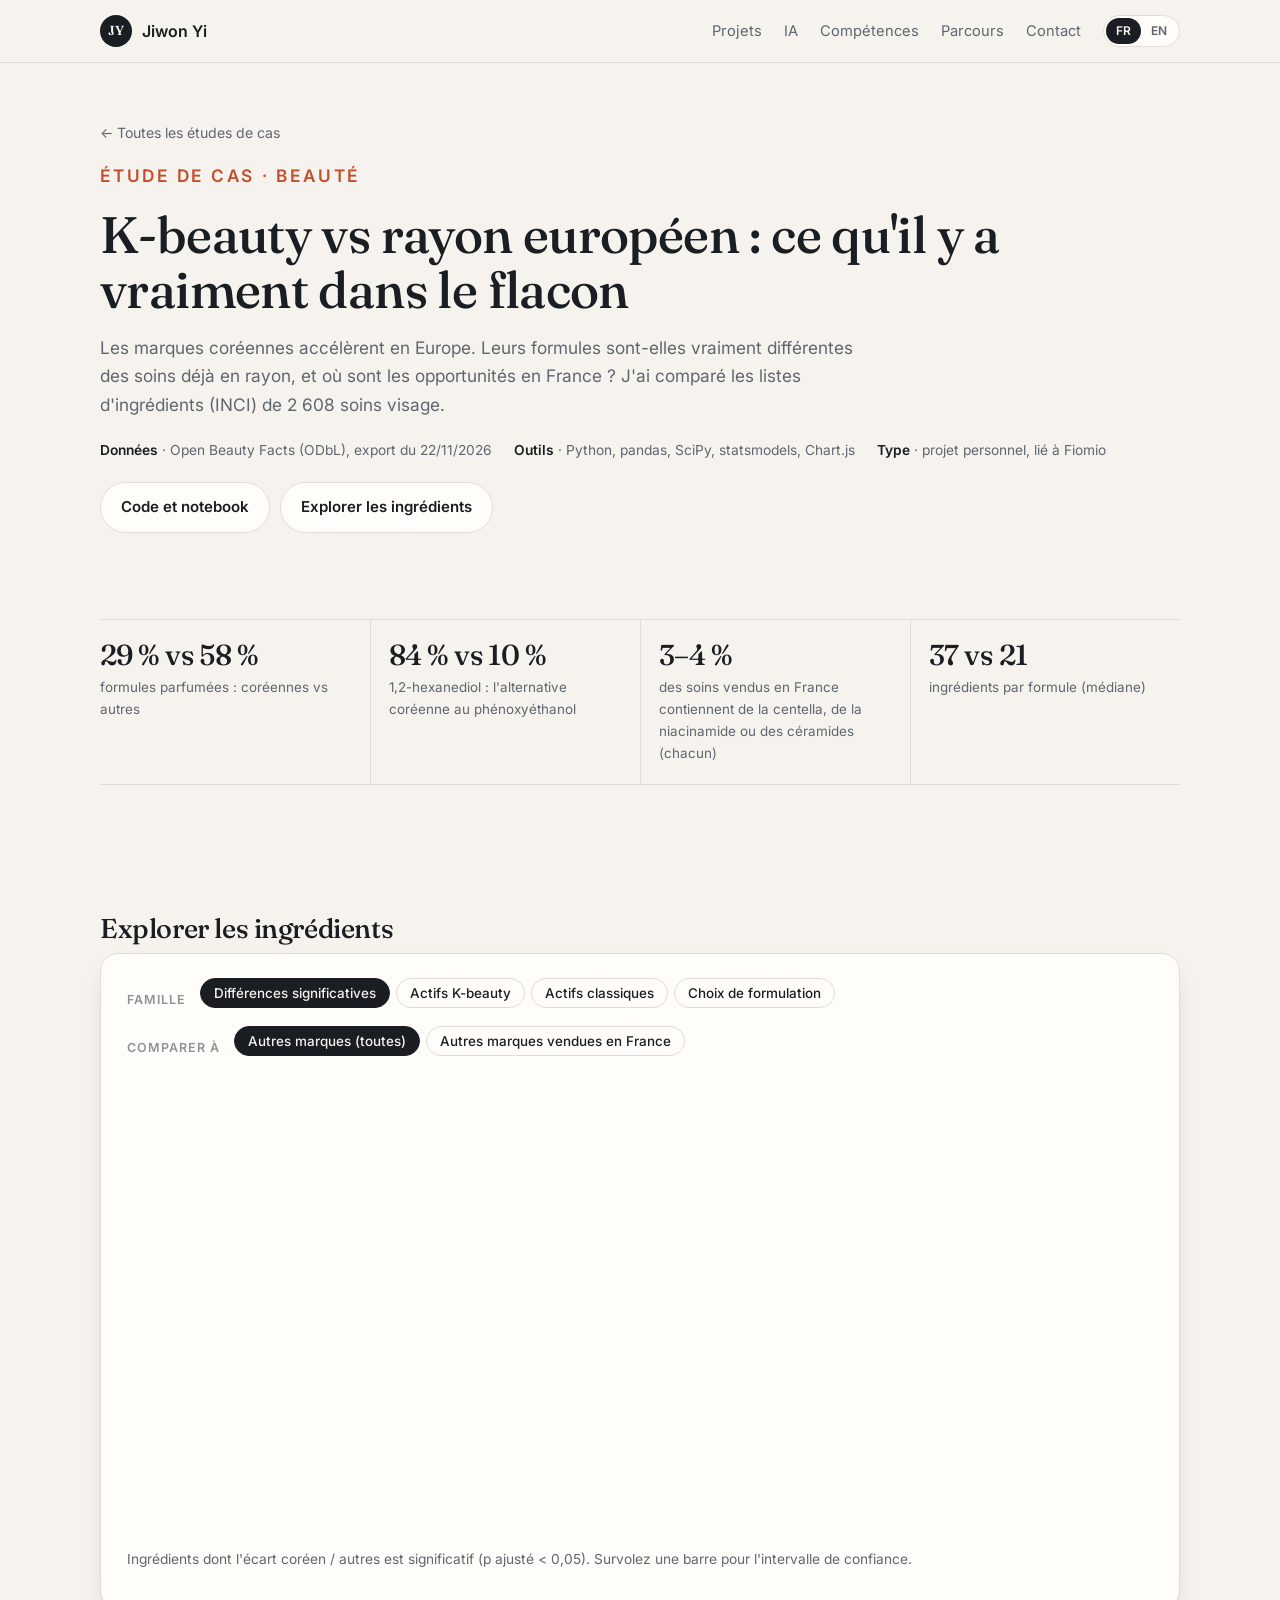
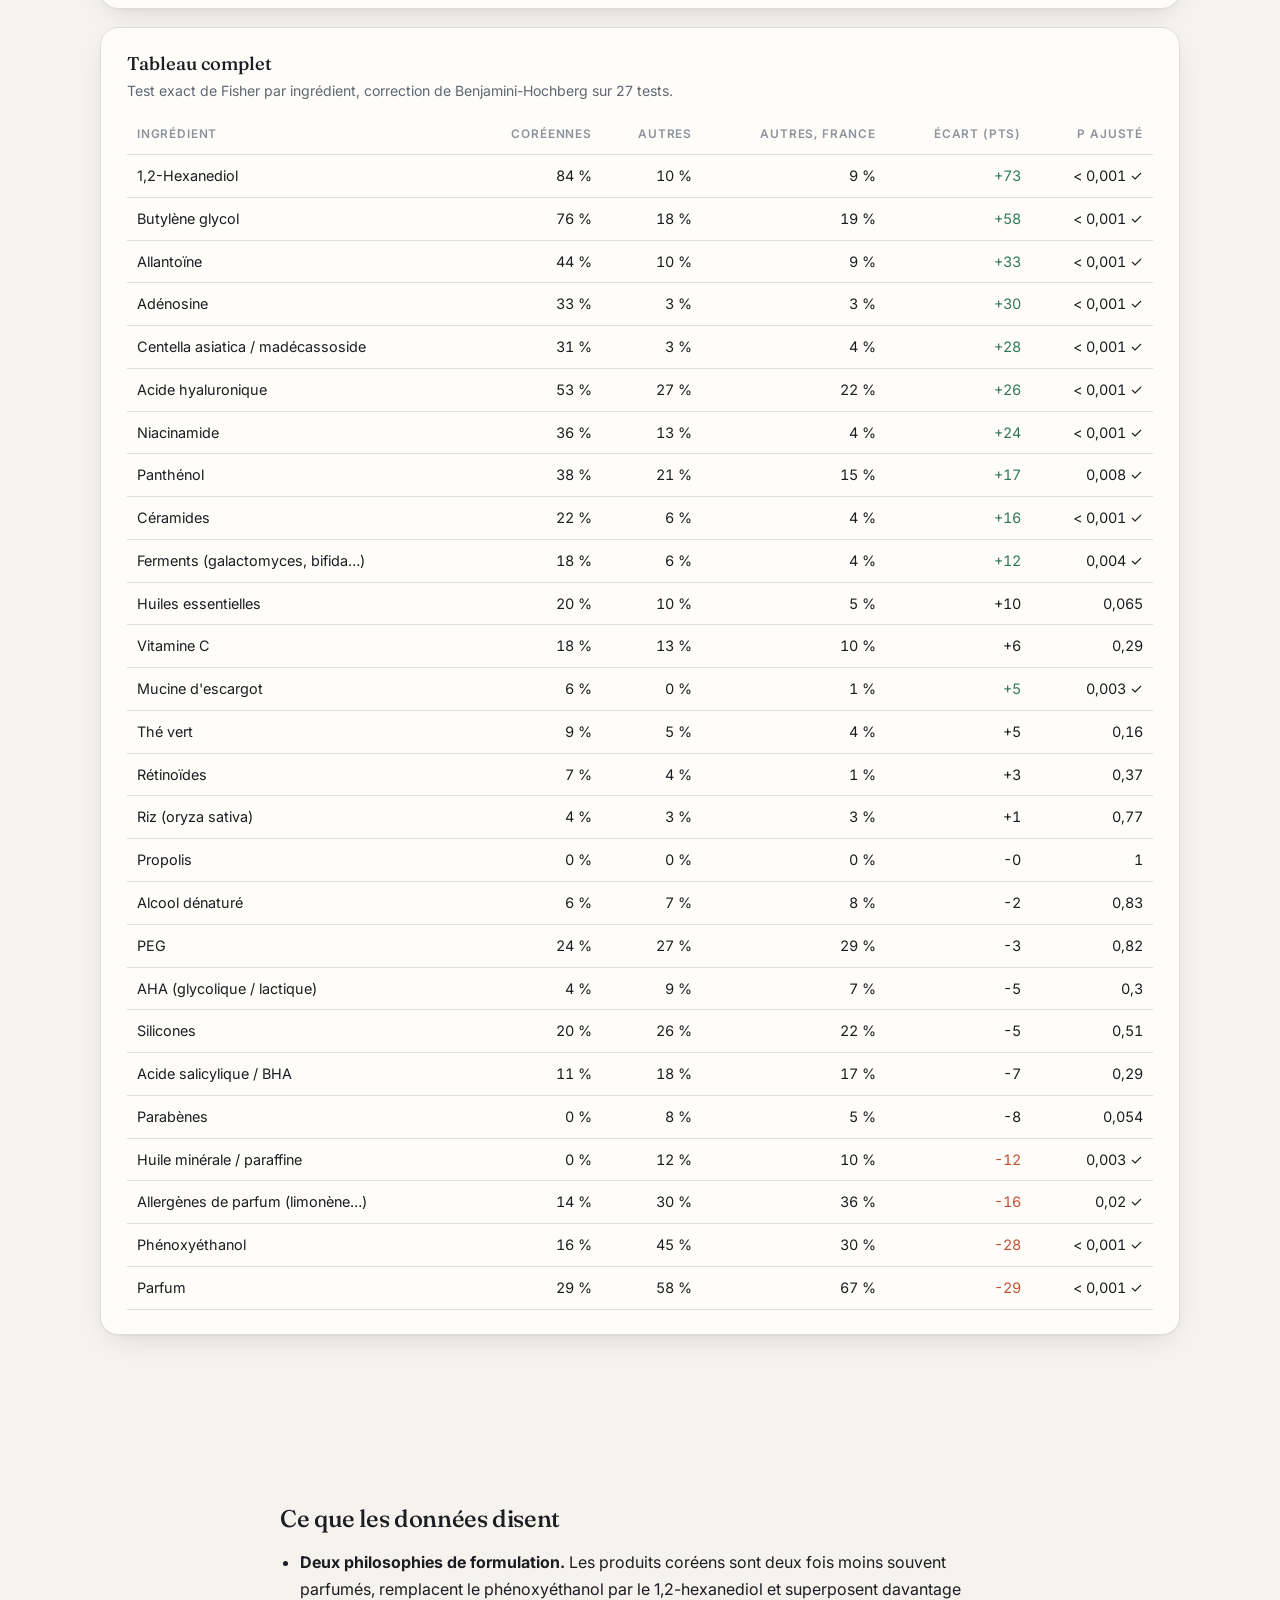
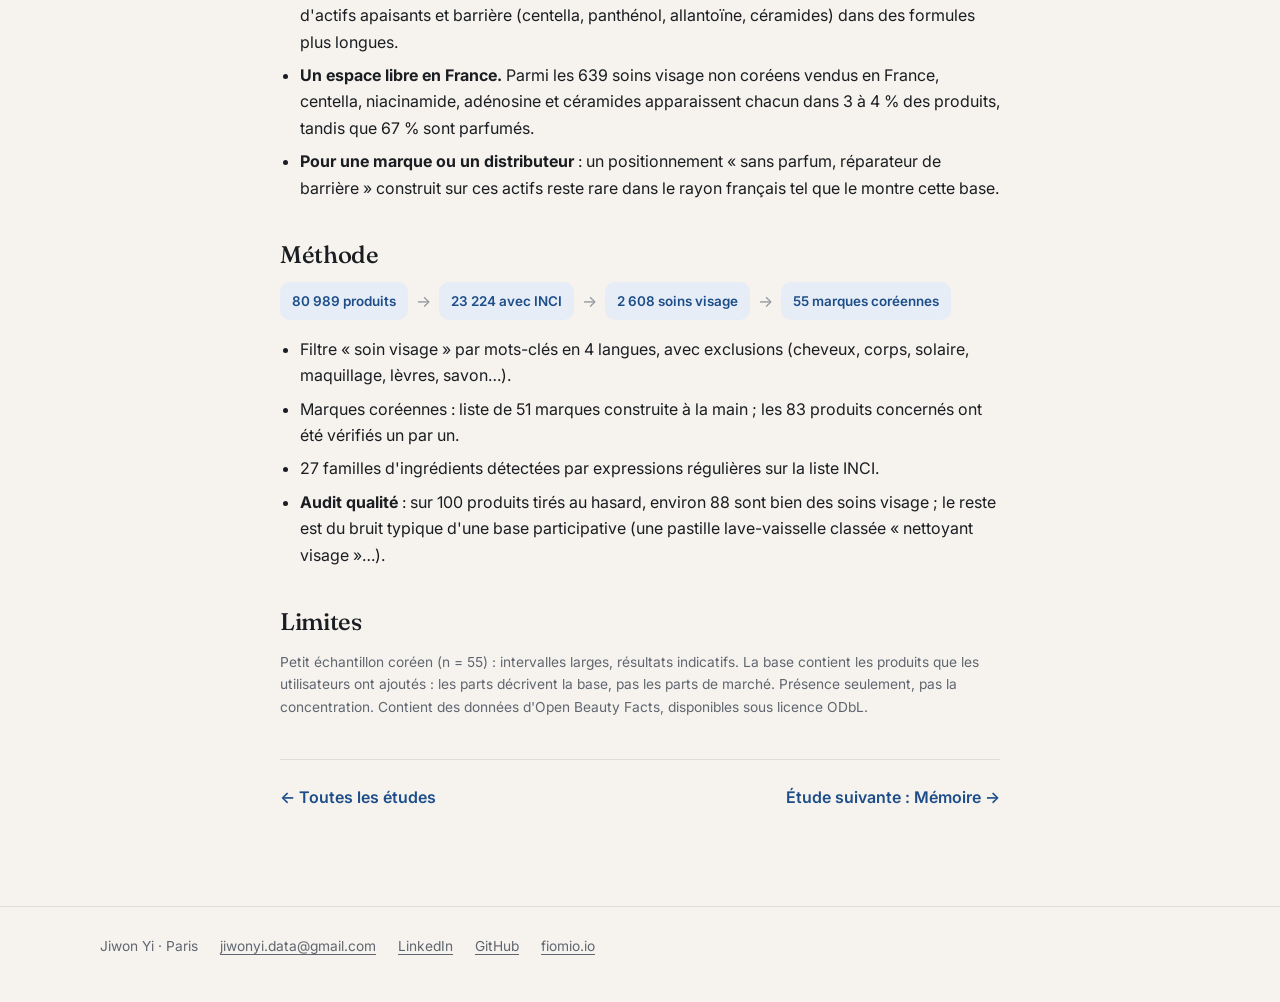
==== commit 0a4bf057: "Add WINREF client project; content-based education; drop DALF mention Co-Authored-By: Claude Opus 5." ====
--- a/kbeauty.html
+++ b/kbeauty.html
@@ -9,13 +9,13 @@
 <meta name="description" content="Étude de cas : formules de 2 608 soins visage, marques coréennes vs autres, tests statistiques.">
 <link rel="preconnect" href="https://fonts.googleapis.com"><link rel="preconnect" href="https://fonts.gstatic.com" crossorigin>
 <link rel="stylesheet" href="https://fonts.googleapis.com/css2?family=Fraunces:ital,opsz,wght@0,9..144,400..600;1,9..144,400..600&family=Inter:wght@400;500;600&display=swap">
-<link rel="stylesheet" href="assets/site.css?v=202611230154">
-<script src="assets/site.js?v=202611230154"></script>
+<link rel="stylesheet" href="assets/site.css?v=202611230205">
+<script src="assets/site.js?v=202611230205"></script>
 </head>
 <body>
 <nav class="nav"><div class="wrap">
   <a class="brand" href="index.html"><span class="mono">JY</span>Jiwon Yi</a>
-  <a class="link" href="index.html#projets"><span lang="fr">Projets</span><span lang="en">Projects</span></a>
+  <a class="link" href="index.html#etudes"><span lang="fr">Projets</span><span lang="en">Projects</span></a>
   <a class="link opt" href="index.html#ia"><span lang="fr">IA</span><span lang="en">AI</span></a>
   <a class="link opt" href="index.html#competences"><span lang="fr">Compétences</span><span lang="en">Skills</span></a>
   <a class="link opt" href="index.html#parcours"><span lang="fr">Parcours</span><span lang="en">Background</span></a>
@@ -116,6 +116,6 @@
   <a href="https://github.com/jiwon-ai">GitHub</a>
   <a href="https://fiomio.io">fiomio.io</a>
 </div></footer>
-<script src="assets/chart.umd.js?v=202611230154"></script><script src="assets/kbeauty.js?v=202611230154"></script>
+<script src="assets/chart.umd.js?v=202611230205"></script><script src="assets/kbeauty.js?v=202611230205"></script>
 </body>
 </html>
--- a/assets/site.css
+++ b/assets/site.css
@@ -203,3 +203,14 @@
 .aiflow p{margin:0;color:var(--muted);font-size:.88rem}
 @media (max-width:820px){.aiflow{grid-template-columns:1fr 1fr}.aiflow div:nth-child(3){border-left:0}.aiflow div:nth-child(n+3){border-top:1px solid var(--line)}}
 @media (max-width:480px){.aiflow{grid-template-columns:1fr}.aiflow div+div{border-left:0;border-top:1px solid var(--line)}}
+
+/* WINREF screenshots */
+.shot{margin:0 0 22px;background:var(--surface);border:1px solid var(--line);border-radius:var(--radius);overflow:hidden;box-shadow:var(--shadow)}
+.shot img,.phones img,.case .viz img{display:block;width:100%;height:auto}
+.shot figcaption{padding:12px 18px;font-size:.86rem;color:var(--muted);border-top:1px solid var(--line)}
+.phones{display:grid;grid-template-columns:repeat(4,1fr);gap:16px}
+.phones figure{margin:0}
+.phones img{border:1px solid var(--line);border-radius:18px;box-shadow:var(--shadow)}
+.phones figcaption{text-align:center;font-size:.84rem;color:var(--muted);margin-top:8px}
+@media (max-width:760px){.phones{grid-template-columns:1fr 1fr}}
+.case .viz img{border:1px solid var(--line);border-radius:12px;margin-top:6px}
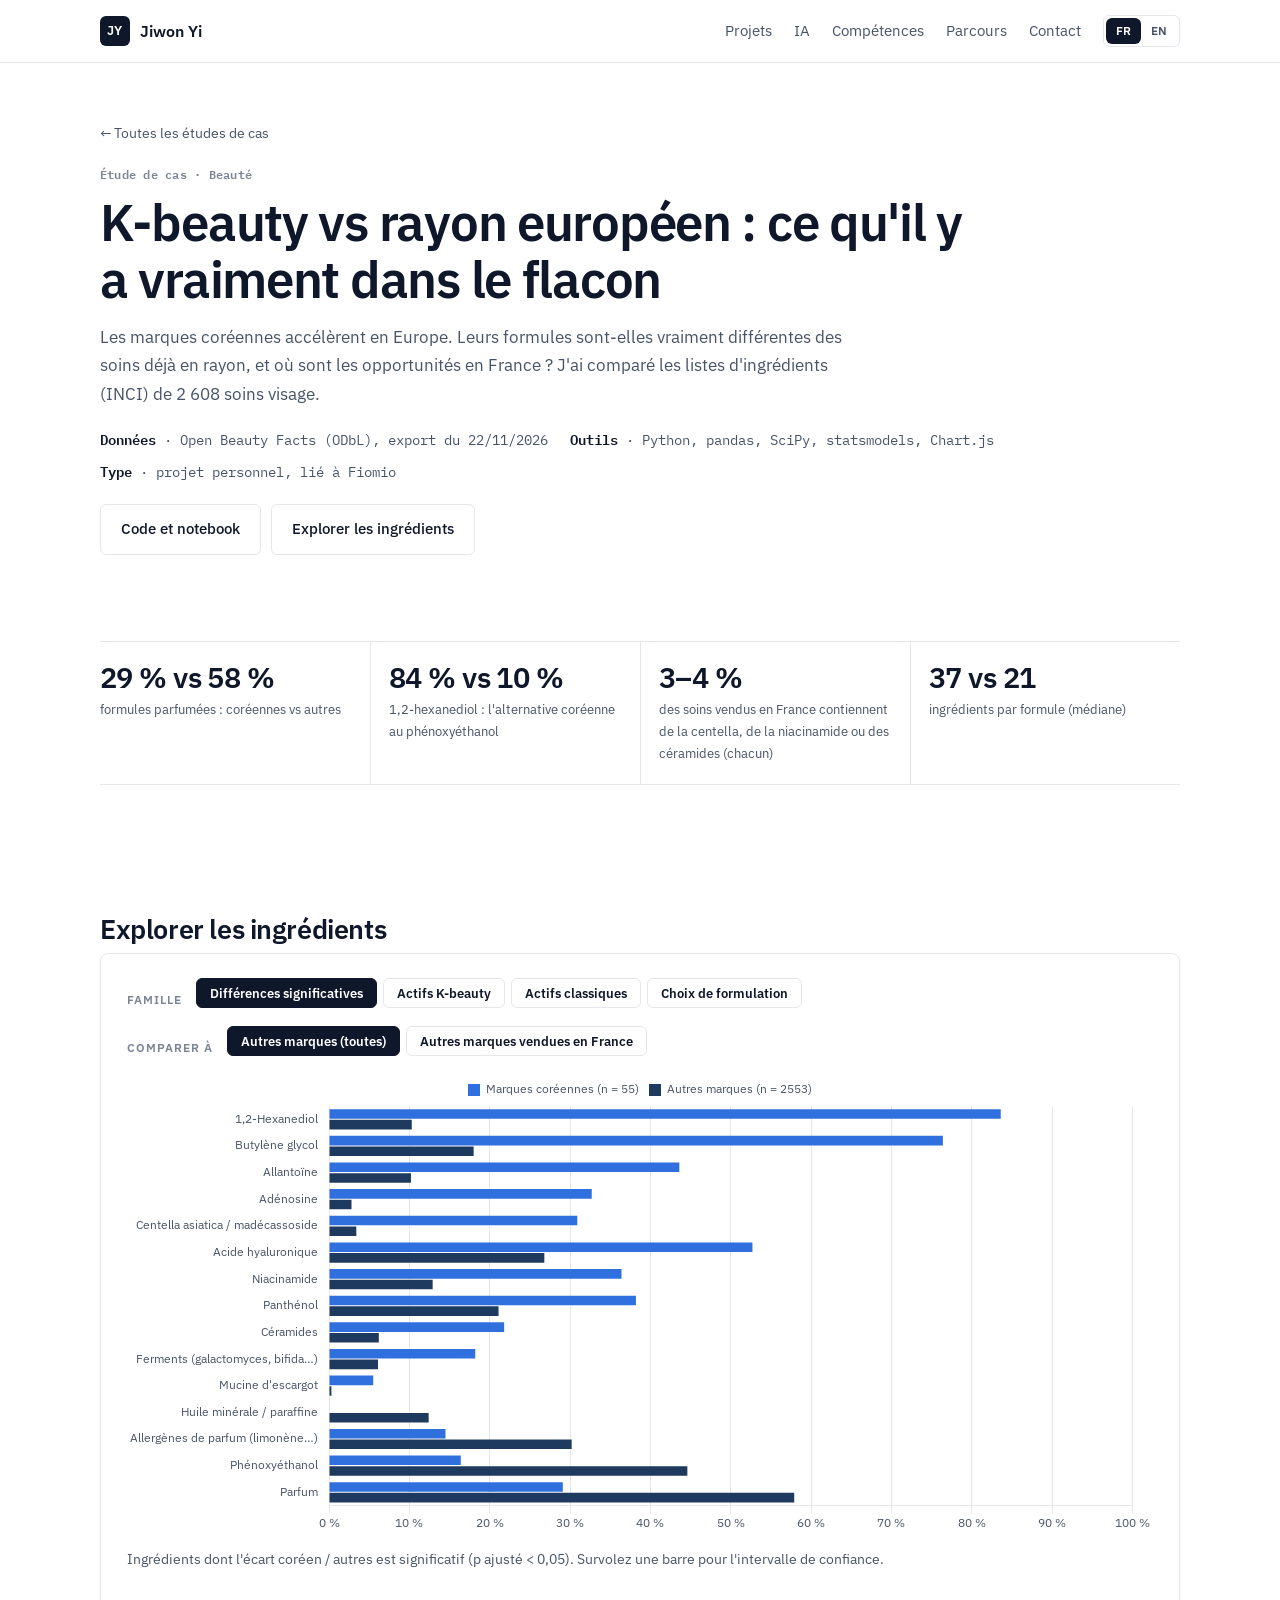
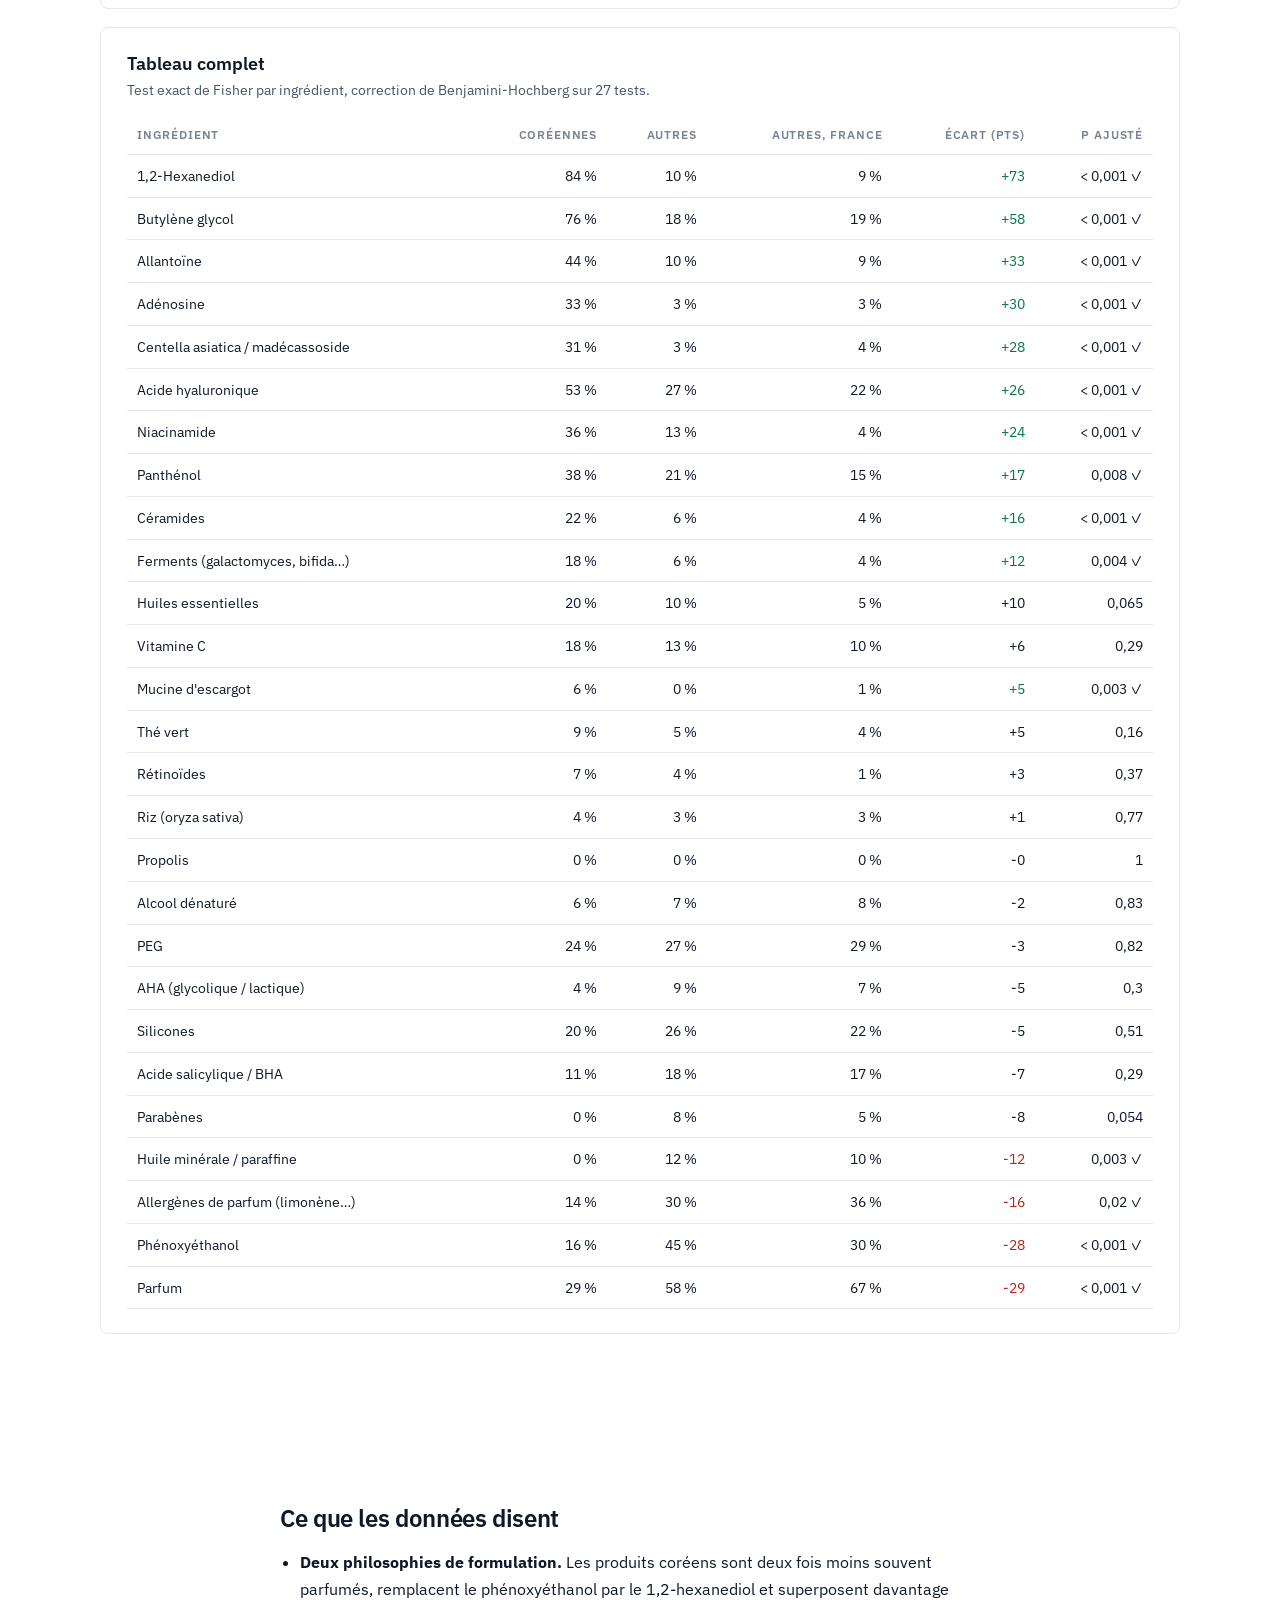
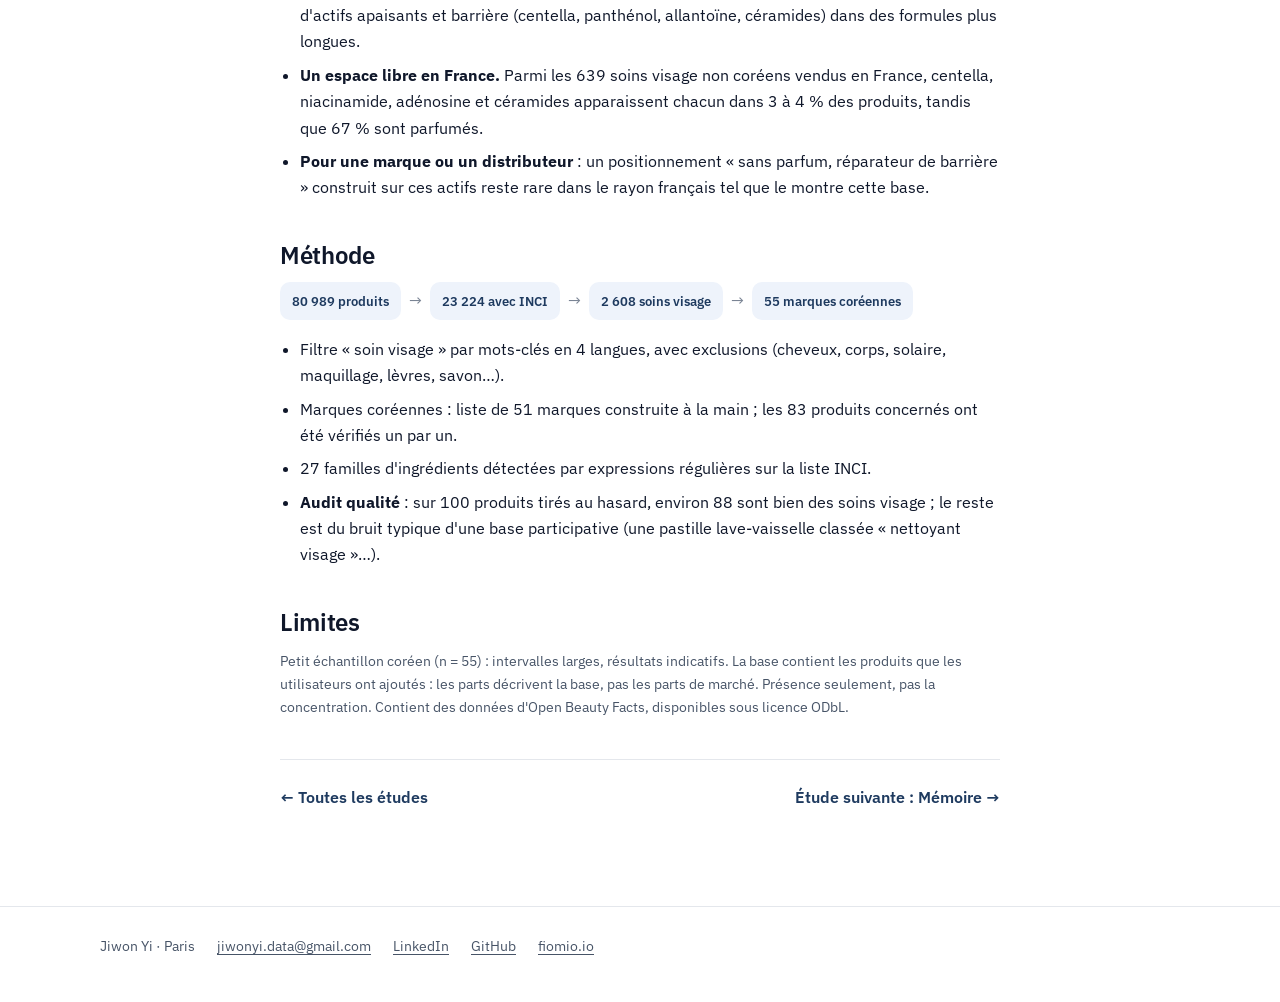
==== commit dbf895f3: "Redesign: clean analytical style (IBM Plex, white, tabular numbers), name-first hero Co-Authored-By:" ====
--- a/kbeauty.html
+++ b/kbeauty.html
@@ -8,9 +8,9 @@
 <meta name="title-en" content="K-beauty vs the European shelf — Jiwon Yi">
 <meta name="description" content="Étude de cas : formules de 2 608 soins visage, marques coréennes vs autres, tests statistiques.">
 <link rel="preconnect" href="https://fonts.googleapis.com"><link rel="preconnect" href="https://fonts.gstatic.com" crossorigin>
-<link rel="stylesheet" href="https://fonts.googleapis.com/css2?family=Fraunces:ital,opsz,wght@0,9..144,400..600;1,9..144,400..600&family=Inter:wght@400;500;600&display=swap">
-<link rel="stylesheet" href="assets/site.css?v=202611230205">
-<script src="assets/site.js?v=202611230205"></script>
+<link rel="stylesheet" href="https://fonts.googleapis.com/css2?family=IBM+Plex+Mono:wght@400;500&family=IBM+Plex+Sans:wght@400;500;600&display=swap">
+<link rel="stylesheet" href="assets/site.css?v=202611230212">
+<script src="assets/site.js?v=202611230212"></script>
 </head>
 <body>
 <nav class="nav"><div class="wrap">
@@ -116,6 +116,6 @@
   <a href="https://github.com/jiwon-ai">GitHub</a>
   <a href="https://fiomio.io">fiomio.io</a>
 </div></footer>
-<script src="assets/chart.umd.js?v=202611230205"></script><script src="assets/kbeauty.js?v=202611230205"></script>
+<script src="assets/chart.umd.js?v=202611230212"></script><script src="assets/kbeauty.js?v=202611230212"></script>
 </body>
 </html>
--- a/assets/site.css
+++ b/assets/site.css
@@ -1,20 +1,20 @@
-/* Jiwon Yi — portfolio. Editorial look: serif display + clean sans, warm paper, one accent. */
+/* Jiwon Yi — portfolio. Clean analytical look: white, IBM Plex, tabular numbers, two blues. */
 :root{
-  --bg:#f6f3ee;--surface:#fffdfa;--fg:#1a1d21;--muted:#5f6670;--faint:#8d939b;--line:#e2ddd4;
-  --accent:#1d4e89;--accent-2:#c2502f;--accent-soft:#e6edf6;--warm-soft:#f6e4dc;--gold:#a8822b;--ok:#2f7a55;
-  --serif:"Fraunces",Georgia,"Times New Roman",serif;
-  --sans:"Inter",-apple-system,BlinkMacSystemFont,"Segoe UI",Roboto,Helvetica,Arial,sans-serif;
-  --radius:18px;--maxw:1120px;
-  --shadow:0 1px 1px rgba(30,25,15,.04),0 10px 30px -12px rgba(30,25,15,.18);
+  --bg:#ffffff;--surface:#ffffff;--alt:#f6f7f9;--fg:#0f172a;--muted:#475467;--faint:#7a8494;--line:#e4e7ec;
+  --accent:#1e3a5f;--accent-2:#2f6fde;--accent-soft:#eef3fb;--warm-soft:#f6f7f9;--gold:#b08d2e;--ok:#067647;--bad:#b42318;
+  --head:"IBM Plex Sans",-apple-system,BlinkMacSystemFont,"Segoe UI",Roboto,Helvetica,Arial,sans-serif;
+  --sans:"IBM Plex Sans",-apple-system,BlinkMacSystemFont,"Segoe UI",Roboto,Helvetica,Arial,sans-serif;
+  --mono:"IBM Plex Mono",ui-monospace,SFMono-Regular,Menlo,Consolas,monospace;
+  --radius:8px;--maxw:1120px;
+  --shadow:none;
 }
 @media (prefers-color-scheme:dark){:root:not([data-theme="light"]){
-  --bg:#121417;--surface:#1a1d22;--fg:#eceae6;--muted:#a3a8af;--faint:#7d838b;--line:#2b2f36;
-  --accent:#8db8ea;--accent-2:#ee8b6c;--accent-soft:#1f2a38;--warm-soft:#33231e;--gold:#d6b25b;--ok:#73c49b;
-  --shadow:0 1px 1px rgba(0,0,0,.3),0 10px 30px -12px rgba(0,0,0,.6);
+  --bg:#0b0f17;--surface:#0f1520;--alt:#121a26;--fg:#e6e9ef;--muted:#a1a9b8;--faint:#7c8596;--line:#1f2937;
+  --accent:#9db7d9;--accent-2:#5b9bff;--accent-soft:#132036;--warm-soft:#121a26;--gold:#d6b25b;--ok:#4cc38a;--bad:#f97066;
 }}
 :root[data-theme="dark"]{
-  --bg:#121417;--surface:#1a1d22;--fg:#eceae6;--muted:#a3a8af;--faint:#7d838b;--line:#2b2f36;
-  --accent:#8db8ea;--accent-2:#ee8b6c;--accent-soft:#1f2a38;--warm-soft:#33231e;--gold:#d6b25b;--ok:#73c49b;
+  --bg:#0b0f17;--surface:#0f1520;--alt:#121a26;--fg:#e6e9ef;--muted:#a1a9b8;--faint:#7c8596;--line:#1f2937;
+  --accent:#9db7d9;--accent-2:#5b9bff;--accent-soft:#132036;--warm-soft:#121a26;--gold:#d6b25b;--ok:#4cc38a;--bad:#f97066;
 }
 *{box-sizing:border-box}
 html{scroll-behavior:smooth}
@@ -29,18 +29,18 @@
 .nav{position:sticky;top:0;z-index:20;background:color-mix(in srgb,var(--bg) 85%,transparent);backdrop-filter:saturate(1.2) blur(12px);border-bottom:1px solid var(--line)}
 .nav .wrap{display:flex;align-items:center;gap:22px;height:62px}
 .brand{display:flex;align-items:center;gap:10px;font-weight:600;color:var(--fg);text-decoration:none;margin-right:auto}
-.mono{width:32px;height:32px;border-radius:50%;background:var(--fg);color:var(--bg);display:grid;place-items:center;font:600 .82rem/1 var(--serif);letter-spacing:.02em}
+.mono{width:30px;height:30px;border-radius:6px;background:var(--fg);color:var(--bg);display:grid;place-items:center;font:600 .82rem/1 var(--head);letter-spacing:.02em}
 .nav a.link{color:var(--muted);text-decoration:none;font-size:.92rem}
 .nav a.link:hover{color:var(--fg)}
-.langsw{display:flex;border:1px solid var(--line);border-radius:999px;padding:2px;background:var(--surface)}
-.langsw button{border:0;background:transparent;color:var(--muted);font:600 .75rem/1 var(--sans);padding:7px 10px;border-radius:999px;cursor:pointer}
+.langsw{display:flex;border:1px solid var(--line);border-radius:6px;padding:2px;background:var(--surface)}
+.langsw button{border:0;background:transparent;color:var(--muted);font:600 .75rem/1 var(--sans);padding:7px 10px;border-radius:6px;cursor:pointer}
 .langsw button[aria-pressed="true"]{background:var(--fg);color:var(--bg)}
 @media (max-width:680px){.nav a.link.opt{display:none}.nav .wrap{gap:14px}}
 
 /* type */
-.eyebrow{font:600 .74rem/1.2 var(--sans);letter-spacing:.16em;text-transform:uppercase;color:var(--accent-2);margin:0 0 14px}
-.display{font-family:var(--serif);font-weight:500;letter-spacing:-.012em;line-height:1.04;font-variation-settings:"opsz" 144}
-h2.h{font-family:var(--serif);font-weight:500;font-size:clamp(1.7rem,3.4vw,2.4rem);letter-spacing:-.02em;line-height:1.1;margin:0 0 10px}
+.eyebrow{font:600 .78rem/1.2 var(--mono);letter-spacing:.02em;color:var(--faint);margin:0 0 12px}
+.display{font-family:var(--head);font-weight:600;letter-spacing:-.025em;line-height:1.08}
+h2.h{font-family:var(--head);font-weight:600;font-size:clamp(1.7rem,3.4vw,2.4rem);letter-spacing:-.02em;line-height:1.1;margin:0 0 10px}
 p.intro{color:var(--muted);max-width:640px;margin:0 0 28px;font-size:1.04rem}
 .sechead{display:flex;justify-content:space-between;align-items:end;gap:20px;flex-wrap:wrap;margin-bottom:8px}
 section{padding:56px 0}
@@ -51,16 +51,16 @@
 .hero{padding:64px 0 48px}
 .hero .grid{display:grid;grid-template-columns:1.45fr 1fr;gap:48px;align-items:start}
 .hero h1{font-size:clamp(2.5rem,5.6vw,4.2rem);margin:0 0 22px}
-.hero h1 em{font-style:italic;color:var(--accent)}
+.hero h1 em{font-style:normal;color:var(--accent-2)}
 .hero .lead{font-size:1.12rem;color:var(--muted);max-width:620px;margin:0 0 28px}
 .btns{display:flex;flex-wrap:wrap;gap:10px}
-.btn{display:inline-flex;align-items:center;gap:8px;padding:12px 20px;border-radius:999px;text-decoration:none;font-weight:600;font-size:.94rem;border:1px solid var(--line);color:var(--fg);background:var(--surface);transition:transform .15s,border-color .15s}
+.btn{display:inline-flex;align-items:center;gap:8px;padding:12px 20px;border-radius:6px;text-decoration:none;font-weight:600;font-size:.94rem;border:1px solid var(--line);color:var(--fg);background:var(--surface);transition:transform .15s,border-color .15s}
 .btn:hover{transform:translateY(-1px);border-color:var(--fg)}
 .btn.primary{background:var(--fg);color:var(--bg);border-color:var(--fg)}
 .profile{background:var(--surface);border:1px solid var(--line);border-radius:var(--radius);padding:24px;box-shadow:var(--shadow)}
 .profile .top{display:flex;gap:14px;align-items:center;margin-bottom:18px}
 .profile .mono{width:52px;height:52px;font-size:1.15rem}
-.profile .name{font:500 1.25rem/1.2 var(--serif)}
+.profile .name{font:600 1.25rem/1.2 var(--head)}
 .profile .role{font-size:.88rem;color:var(--muted)}
 .facts{margin:0;display:grid;gap:12px}
 .facts div{display:grid;grid-template-columns:110px 1fr;gap:10px;font-size:.9rem;border-top:1px solid var(--line);padding-top:11px}
@@ -73,27 +73,27 @@
 .proof{display:grid;grid-template-columns:repeat(3,1fr);border-top:1px solid var(--line);border-bottom:1px solid var(--line)}
 .proof div{padding:26px 24px 26px 0}
 .proof div+div{padding-left:24px;border-left:1px solid var(--line)}
-.proof b{display:block;font:500 2.3rem/1 var(--serif);letter-spacing:-.02em;margin-bottom:8px}
+.proof b{display:block;font:600 2.3rem/1 var(--head);letter-spacing:-.02em;margin-bottom:8px}
 .proof span{color:var(--muted);font-size:.92rem}
 @media (max-width:760px){.proof{grid-template-columns:1fr}.proof div,.proof div+div{padding:18px 0;border-left:0}.proof div+div{border-top:1px solid var(--line)}}
 
 /* case cards */
-.case{display:grid;grid-template-columns:1fr 1fr;background:var(--surface);border:1px solid var(--line);border-radius:22px;overflow:hidden;box-shadow:var(--shadow);margin-bottom:26px}
+.case{display:grid;grid-template-columns:1fr 1fr;background:var(--surface);border:1px solid var(--line);border-radius:var(--radius);overflow:hidden;box-shadow:var(--shadow);margin-bottom:26px}
 .case .txt{padding:34px 36px}
-.case .viz{padding:28px 30px;border-left:1px solid var(--line);background:linear-gradient(180deg,color-mix(in srgb,var(--accent-soft) 55%,var(--surface)),var(--surface));display:flex;flex-direction:column}
-.case .num{font:500 .82rem/1 var(--serif);color:var(--faint);margin-bottom:12px}
-.case h3{font:500 1.6rem/1.15 var(--serif);letter-spacing:-.015em;margin:6px 0 18px}
+.case .viz{padding:28px 30px;border-left:1px solid var(--line);background:var(--alt);display:flex;flex-direction:column}
+.case .num{font:500 .76rem/1 var(--mono);color:var(--faint);margin-bottom:12px}
+.case h3{font:600 1.6rem/1.15 var(--head);letter-spacing:-.015em;margin:6px 0 18px}
 .pai{display:grid;gap:12px;margin:0 0 22px}
 .pai div{display:grid;grid-template-columns:92px 1fr;gap:12px;font-size:.93rem}
-.pai dt{font-size:.72rem;font-weight:600;letter-spacing:.1em;text-transform:uppercase;color:var(--accent-2);padding-top:3px}
+.pai dt{font:500 .74rem/1.4 var(--mono);color:var(--faint);padding-top:2px}
 .pai dd{margin:0;color:var(--muted)}
 .pai dd b{color:var(--fg);font-weight:600}
 .metrics{display:grid;grid-template-columns:repeat(3,1fr);gap:10px;margin-bottom:22px}
-.metrics div{border-top:2px solid var(--fg);padding-top:10px}
-.metrics b{display:block;font:500 1.55rem/1.05 var(--serif);letter-spacing:-.02em}
+.metrics div{border-top:1px solid var(--line);padding-top:10px}
+.metrics b{display:block;font:600 1.55rem/1.05 var(--head);letter-spacing:-.02em}
 .metrics span{display:block;font-size:.78rem;color:var(--muted);line-height:1.35;margin-top:4px}
 .tags{display:flex;flex-wrap:wrap;gap:6px;margin:0 0 22px;padding:0;list-style:none}
-.tags li{font-size:.75rem;padding:3px 10px;border-radius:999px;border:1px solid var(--line);color:var(--muted)}
+.tags li{font-size:.75rem;padding:3px 10px;border-radius:6px;border:1px solid var(--line);color:var(--muted)}
 .actions{display:flex;gap:18px;flex-wrap:wrap;align-items:center}
 .actions a{font-weight:600;text-decoration:none;font-size:.93rem}
 .actions a.btn{font-size:.9rem;padding:10px 16px}
@@ -107,7 +107,7 @@
 .caps{display:grid;grid-template-columns:repeat(2,1fr);gap:0;border-top:1px solid var(--line)}
 .cap{padding:22px 24px 22px 0;border-bottom:1px solid var(--line)}
 .cap:nth-child(even){padding-left:24px;border-left:1px solid var(--line)}
-.cap h3{font:500 1.15rem/1.2 var(--serif);margin:0 0 6px}
+.cap h3{font:600 1.15rem/1.2 var(--head);margin:0 0 6px}
 .cap p{margin:0 0 8px;color:var(--muted);font-size:.93rem}
 .cap .ev{font-size:.83rem}
 .cap .ev a{text-decoration:none;font-weight:600}
@@ -116,8 +116,8 @@
 .grid2{display:grid;grid-template-columns:repeat(2,1fr);gap:16px}
 .grid3{display:grid;grid-template-columns:repeat(3,1fr);gap:16px}
 @media (max-width:820px){.grid2,.grid3{grid-template-columns:1fr}}
-.card{background:var(--surface);border:1px solid var(--line);border-radius:16px;padding:22px 24px}
-.card h3{margin:0 0 6px;font:500 1.12rem/1.25 var(--serif)}
+.card{background:var(--surface);border:1px solid var(--line);border-radius:var(--radius);padding:22px 24px}
+.card h3{margin:0 0 6px;font:600 1.12rem/1.25 var(--head)}
 .card p{margin:0 0 10px;color:var(--muted);font-size:.93rem}
 
 /* timeline */
@@ -128,12 +128,11 @@
 .tl small{display:block;color:var(--muted);font-size:.86rem}
 
 /* contact */
-.cta{background:var(--fg);color:var(--bg);border-radius:26px;padding:48px 44px;display:grid;grid-template-columns:1.4fr 1fr;gap:30px;align-items:center}
-.cta h2{font:500 clamp(1.8rem,3.6vw,2.6rem)/1.1 var(--serif);letter-spacing:-.02em;margin:0 0 10px}
-.cta p{margin:0;opacity:.75}
+.cta{background:var(--alt);color:var(--fg);border:1px solid var(--line);border-radius:var(--radius);padding:48px 44px;display:grid;grid-template-columns:1.4fr 1fr;gap:30px;align-items:center}
+.cta h2{font:600 clamp(1.8rem,3.6vw,2.6rem)/1.1 var(--head);letter-spacing:-.02em;margin:0 0 10px}
+.cta p{margin:0;color:var(--muted)}
 .cta .btns{justify-content:flex-end}
-.cta .btn{background:transparent;color:var(--bg);border-color:color-mix(in srgb,var(--bg) 35%,transparent)}
-.cta .btn.primary{background:var(--bg);color:var(--fg);border-color:var(--bg)}
+
 @media (max-width:820px){.cta{grid-template-columns:1fr;padding:32px 24px}.cta .btns{justify-content:flex-start}}
 
 /* case study pages */
@@ -146,28 +145,28 @@
 .kpis{display:grid;grid-template-columns:repeat(4,1fr);gap:0;border-top:1px solid var(--line);border-bottom:1px solid var(--line);margin:10px 0 8px}
 .kpi{padding:20px 18px 20px 0}
 .kpi+.kpi{padding-left:18px;border-left:1px solid var(--line)}
-.kpi b{display:block;font:500 1.8rem/1.05 var(--serif);letter-spacing:-.02em}
+.kpi b{display:block;font:600 1.8rem/1.05 var(--head);letter-spacing:-.02em}
 .kpi span{display:block;font-size:.84rem;color:var(--muted);margin-top:6px}
 .kpi .d{font-size:.8rem;font-weight:600;margin-top:6px}
 #kpis.kpis{border:0;gap:12px;margin:14px 0}
 #kpis .kpi,#kpis .kpi+.kpi{background:var(--surface);border:1px solid var(--line);border-radius:14px;padding:16px 18px}
 .kpi b span,.proof b span,.metrics b span{font:inherit;color:inherit;display:inline;margin:0}
-.up{color:var(--ok)}.down{color:var(--accent-2)}
+.up{color:var(--ok)}.down{color:var(--bad)}
 @media (max-width:760px){.kpis{grid-template-columns:1fr 1fr}.kpi:nth-child(3){padding-left:0;border-left:0}.kpi:nth-child(n+3){border-top:1px solid var(--line)}#kpis .kpi:nth-child(n){border-top:1px solid var(--line)}}
 .panel{background:var(--surface);border:1px solid var(--line);border-radius:var(--radius);padding:24px 26px;box-shadow:var(--shadow);margin-bottom:18px}
-.panel h3{margin:0 0 4px;font:500 1.15rem/1.25 var(--serif)}
+.panel h3{margin:0 0 4px;font:600 1.15rem/1.25 var(--head)}
 .panel .sub{margin:0 0 14px;color:var(--muted);font-size:.88rem}
 .chart{position:relative;height:320px}
 .chart.tall{height:460px}
 .chart.short{height:260px}
 .seg{display:inline-flex;flex-wrap:wrap;gap:6px;margin:0 0 14px}
-.seg button{border:1px solid var(--line);background:var(--surface);color:var(--fg);border-radius:999px;padding:6px 13px;font:500 .84rem/1.2 var(--sans);cursor:pointer}
+.seg button{border:1px solid var(--line);background:var(--surface);color:var(--fg);border-radius:6px;padding:6px 13px;font:600 .84rem/1.2 var(--sans);cursor:pointer}
 .seg button[aria-pressed="true"]{background:var(--fg);border-color:var(--fg);color:var(--bg)}
 .toolbar{display:flex;flex-wrap:wrap;align-items:center;gap:6px 14px;margin-bottom:4px}
 .toolbar label{font-size:.78rem;color:var(--faint);font-weight:600;text-transform:uppercase;letter-spacing:.08em}
-h2.title{font:500 1.7rem/1.15 var(--serif);letter-spacing:-.015em;margin:8px 0 8px}
+h2.title{font:600 1.7rem/1.15 var(--head);letter-spacing:-.015em;margin:8px 0 8px}
 .prose{max-width:760px}
-.prose h2{font:500 1.5rem/1.2 var(--serif);letter-spacing:-.015em;margin:40px 0 12px}
+.prose h2{font:600 1.5rem/1.2 var(--head);letter-spacing:-.015em;margin:40px 0 12px}
 .prose ol,.prose ul{padding-left:20px}
 .prose li{margin:7px 0}
 .note{font-size:.86rem;color:var(--muted)}
@@ -184,7 +183,7 @@
 .flow span{background:var(--accent-soft);color:var(--accent);border-radius:10px;padding:8px 12px;font-size:.84rem;font-weight:600}
 .flow span span{background:none;padding:0}
 .flow i{color:var(--faint);font-style:normal}
-.callout{border-left:3px solid var(--accent-2);background:var(--warm-soft);padding:14px 18px;border-radius:0 12px 12px 0;margin:18px 0}
+.callout{border-left:3px solid var(--accent);background:var(--warm-soft);padding:14px 18px;border-radius:0 12px 12px 0;margin:18px 0}
 .callout p{margin:0}
 .next{display:flex;justify-content:space-between;gap:16px;flex-wrap:wrap;margin-top:40px;padding-top:24px;border-top:1px solid var(--line)}
 .next a{text-decoration:none;font-weight:600}
@@ -192,14 +191,14 @@
 footer{border-top:1px solid var(--line);margin-top:40px;padding:28px 0 44px;color:var(--muted);font-size:.86rem}
 footer .wrap{display:flex;flex-wrap:wrap;gap:10px 22px;align-items:center}
 footer a{color:var(--muted)}
-.case-hero h1{font-family:var(--serif);font-weight:500;letter-spacing:-.012em;line-height:1.08}
-.case-hero .eyebrow{color:var(--accent-2)}
+.case-hero h1{font-family:var(--head);font-weight:600;letter-spacing:-.025em;line-height:1.1}
+
 .aiflow{display:grid;grid-template-columns:repeat(4,1fr);gap:0;margin:0 0 22px;border:1px solid var(--line);border-radius:var(--radius);background:var(--surface);overflow:hidden}
 .aiflow div{padding:20px 20px 18px;position:relative}
 .aiflow div+div{border-left:1px solid var(--line)}
-.aiflow span{display:inline-grid;place-items:center;width:26px;height:26px;border-radius:50%;background:var(--fg);color:var(--bg);font:600 .78rem/1 var(--sans);margin-bottom:10px}
-.aiflow div:nth-child(3) span{background:var(--accent-2)}
-.aiflow b{display:block;font:500 1.05rem/1.25 var(--serif);margin-bottom:4px}
+.aiflow span{display:inline-grid;place-items:center;width:24px;height:24px;border-radius:4px;background:var(--fg);color:var(--bg);font:500 .76rem/1 var(--mono);margin-bottom:10px}
+.aiflow div:nth-child(3) span{background:var(--accent-2);color:#fff}
+.aiflow b{display:block;font:600 1.05rem/1.25 var(--head);margin-bottom:4px}
 .aiflow p{margin:0;color:var(--muted);font-size:.88rem}
 @media (max-width:820px){.aiflow{grid-template-columns:1fr 1fr}.aiflow div:nth-child(3){border-left:0}.aiflow div:nth-child(n+3){border-top:1px solid var(--line)}}
 @media (max-width:480px){.aiflow{grid-template-columns:1fr}.aiflow div+div{border-left:0;border-top:1px solid var(--line)}}
@@ -210,7 +209,22 @@
 .shot figcaption{padding:12px 18px;font-size:.86rem;color:var(--muted);border-top:1px solid var(--line)}
 .phones{display:grid;grid-template-columns:repeat(4,1fr);gap:16px}
 .phones figure{margin:0}
-.phones img{border:1px solid var(--line);border-radius:18px;box-shadow:var(--shadow)}
+.phones img{border:1px solid var(--line);border-radius:12px;box-shadow:var(--shadow)}
 .phones figcaption{text-align:center;font-size:.84rem;color:var(--muted);margin-top:8px}
 @media (max-width:760px){.phones{grid-template-columns:1fr 1fr}}
-.case .viz img{border:1px solid var(--line);border-radius:12px;margin-top:6px}
+.case .viz img{border:1px solid var(--line);border-radius:6px;margin-top:6px}
+
+/* data-style numbers */
+.proof b,.metrics b,.kpi b{font-family:var(--sans);font-weight:600;font-variant-numeric:tabular-nums;letter-spacing:-.02em}
+.proof b{font-size:2rem}
+.tl span.y,.meta,.facts dt{font-family:var(--mono)}
+.facts dt{text-transform:none;letter-spacing:0}
+.btn{font-weight:500}
+.btn.primary{background:var(--accent);border-color:var(--accent);color:var(--bg)}
+.btn:hover{transform:none}
+.nav{background:color-mix(in srgb,var(--bg) 92%,transparent)}
+section#ia,section#parcours{background:var(--alt);border-top:1px solid var(--line);border-bottom:1px solid var(--line)}
+section#ia .card,section#ia .aiflow{background:var(--surface)}
+.hero .sub{font:500 clamp(1.15rem,2.2vw,1.45rem)/1.35 var(--sans);color:var(--fg);margin:-6px 0 18px;max-width:620px}
+.profile .facts div:first-child{border-top:0;padding-top:0}
+.case-hero p.eyebrow{font-size:.78rem;color:var(--faint);margin:0 0 12px;max-width:none}
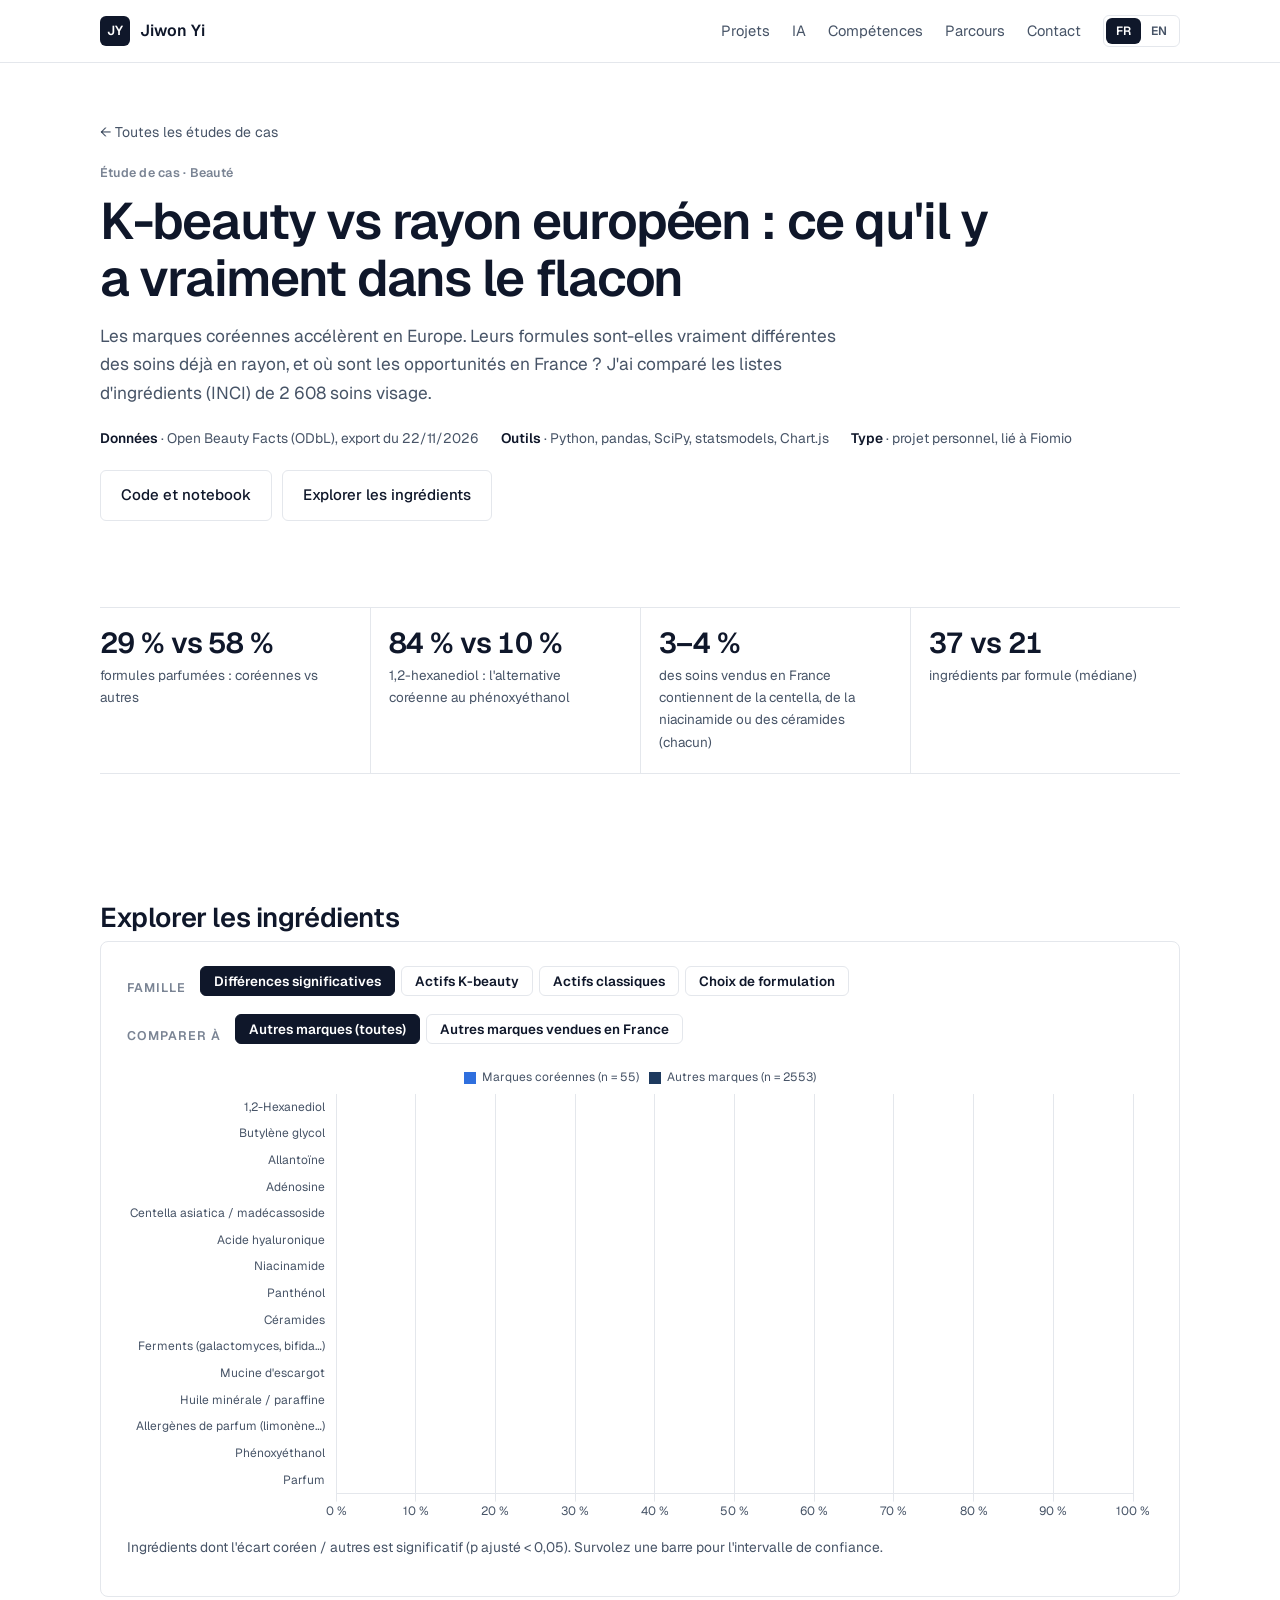
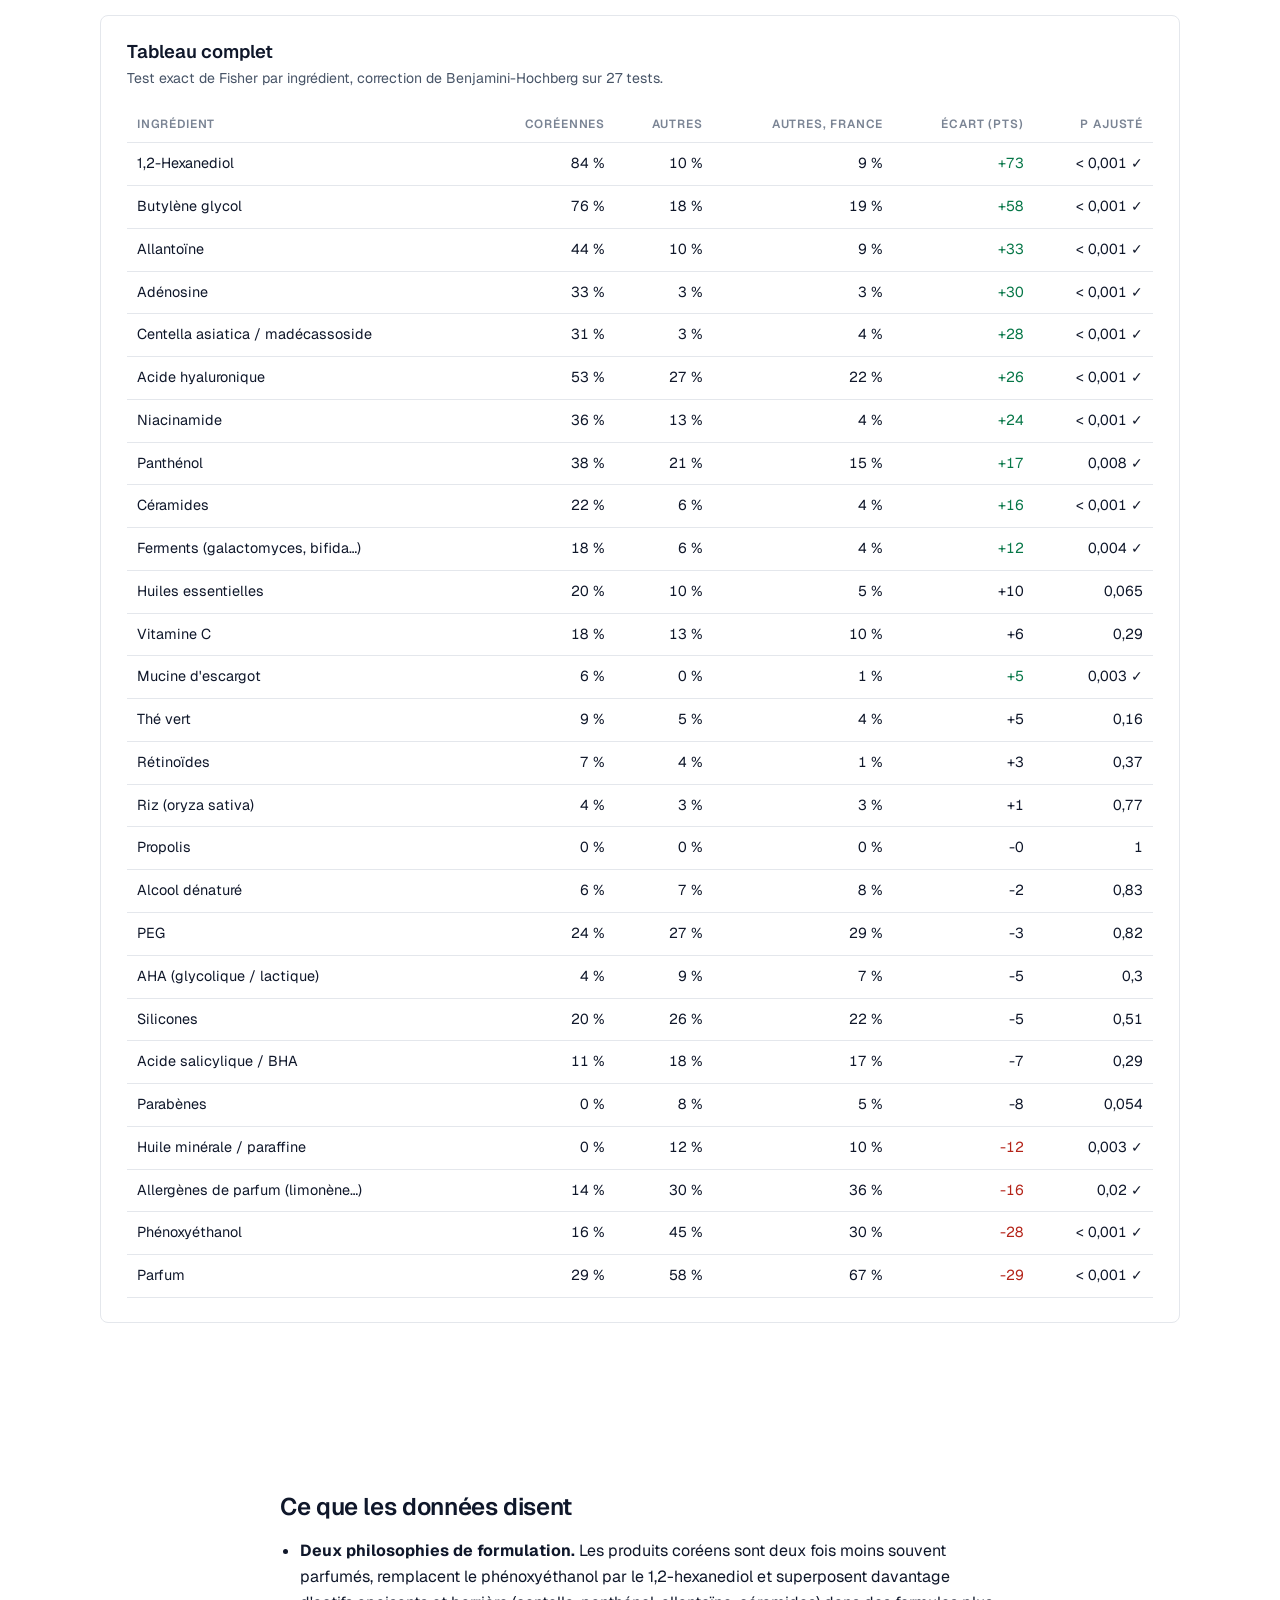
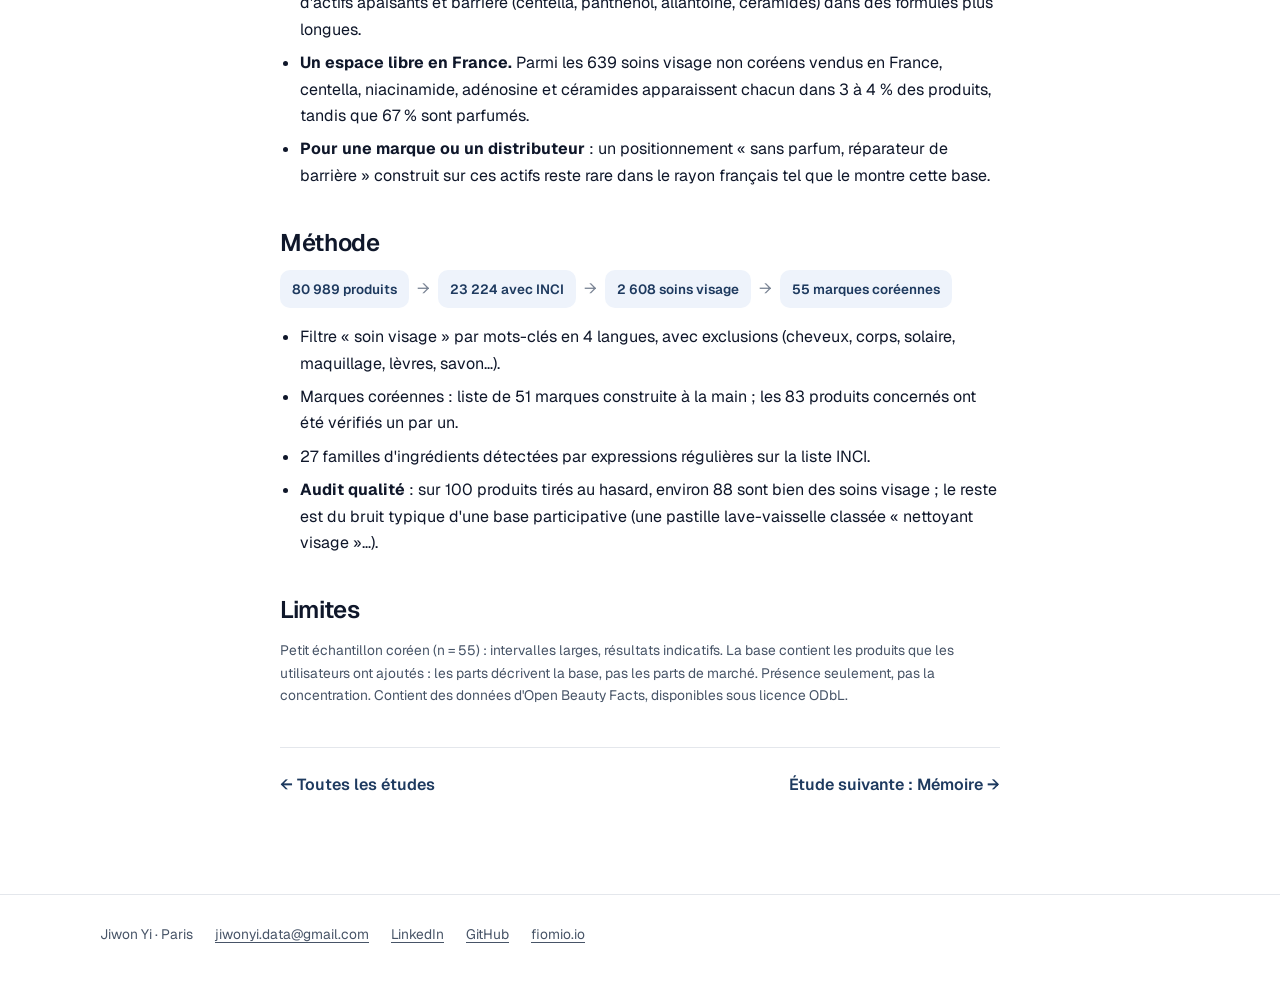
==== commit 01c21eca: "Switch typeface to Geist; drop monospace labels Co-Authored-By: Claude Opus 5.5 <noreply@anthropic.c" ====
--- a/kbeauty.html
+++ b/kbeauty.html
@@ -8,9 +8,9 @@
 <meta name="title-en" content="K-beauty vs the European shelf — Jiwon Yi">
 <meta name="description" content="Étude de cas : formules de 2 608 soins visage, marques coréennes vs autres, tests statistiques.">
 <link rel="preconnect" href="https://fonts.googleapis.com"><link rel="preconnect" href="https://fonts.gstatic.com" crossorigin>
-<link rel="stylesheet" href="https://fonts.googleapis.com/css2?family=IBM+Plex+Mono:wght@400;500&family=IBM+Plex+Sans:wght@400;500;600&display=swap">
-<link rel="stylesheet" href="assets/site.css?v=202611230212">
-<script src="assets/site.js?v=202611230212"></script>
+<link rel="stylesheet" href="https://fonts.googleapis.com/css2?family=Geist:wght@400;500;600;700&display=swap">
+<link rel="stylesheet" href="assets/site.css?v=202611230216">
+<script src="assets/site.js?v=202611230216"></script>
 </head>
 <body>
 <nav class="nav"><div class="wrap">
@@ -116,6 +116,6 @@
   <a href="https://github.com/jiwon-ai">GitHub</a>
   <a href="https://fiomio.io">fiomio.io</a>
 </div></footer>
-<script src="assets/chart.umd.js?v=202611230212"></script><script src="assets/kbeauty.js?v=202611230212"></script>
+<script src="assets/chart.umd.js?v=202611230216"></script><script src="assets/kbeauty.js?v=202611230216"></script>
 </body>
 </html>
--- a/assets/site.css
+++ b/assets/site.css
@@ -1,10 +1,10 @@
-/* Jiwon Yi — portfolio. Clean analytical look: white, IBM Plex, tabular numbers, two blues. */
+/* Jiwon Yi — portfolio. Clean analytical look: white, Geist, tabular numbers, two blues. */
 :root{
   --bg:#ffffff;--surface:#ffffff;--alt:#f6f7f9;--fg:#0f172a;--muted:#475467;--faint:#7a8494;--line:#e4e7ec;
   --accent:#1e3a5f;--accent-2:#2f6fde;--accent-soft:#eef3fb;--warm-soft:#f6f7f9;--gold:#b08d2e;--ok:#067647;--bad:#b42318;
-  --head:"IBM Plex Sans",-apple-system,BlinkMacSystemFont,"Segoe UI",Roboto,Helvetica,Arial,sans-serif;
-  --sans:"IBM Plex Sans",-apple-system,BlinkMacSystemFont,"Segoe UI",Roboto,Helvetica,Arial,sans-serif;
-  --mono:"IBM Plex Mono",ui-monospace,SFMono-Regular,Menlo,Consolas,monospace;
+  --head:"Geist",-apple-system,BlinkMacSystemFont,"Segoe UI",Roboto,Helvetica,Arial,sans-serif;
+  --sans:"Geist",-apple-system,BlinkMacSystemFont,"Segoe UI",Roboto,Helvetica,Arial,sans-serif;
+  --mono:"Geist",ui-monospace,SFMono-Regular,Menlo,Consolas,monospace;
   --radius:8px;--maxw:1120px;
   --shadow:none;
 }
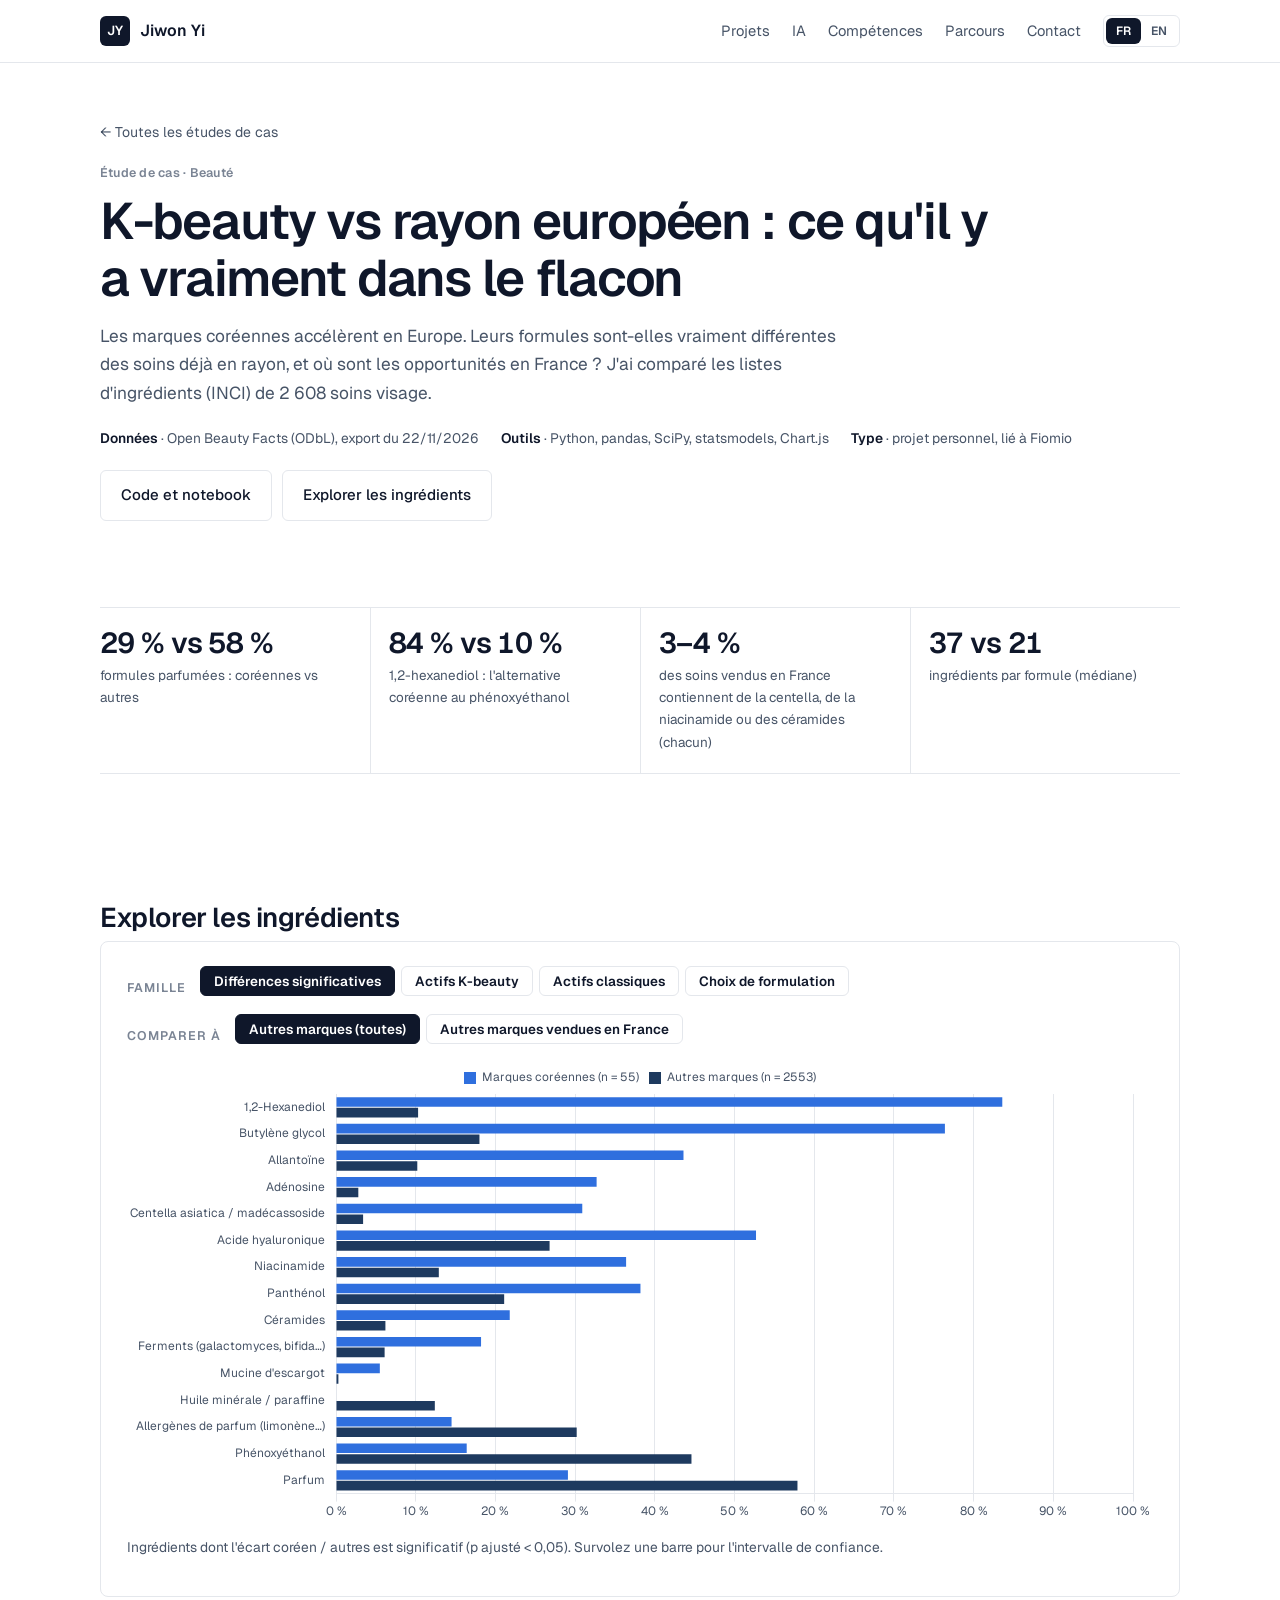
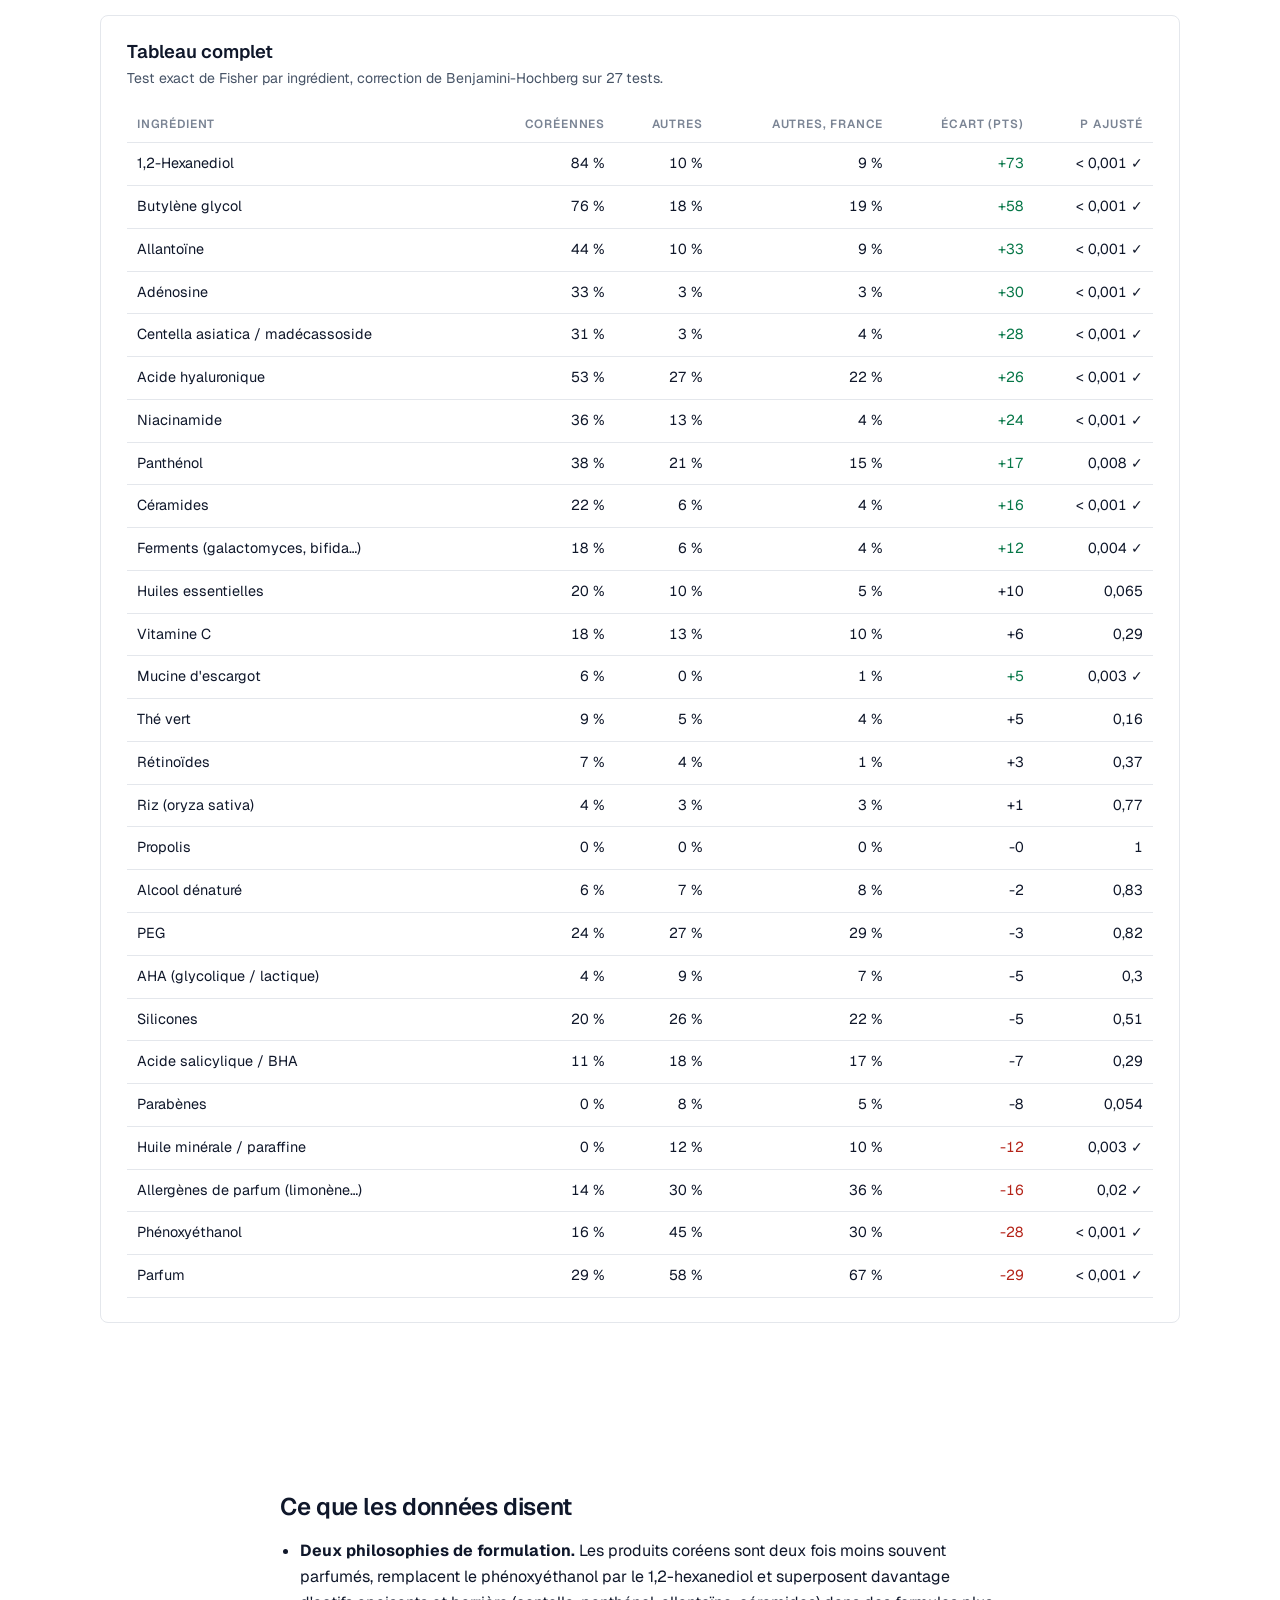
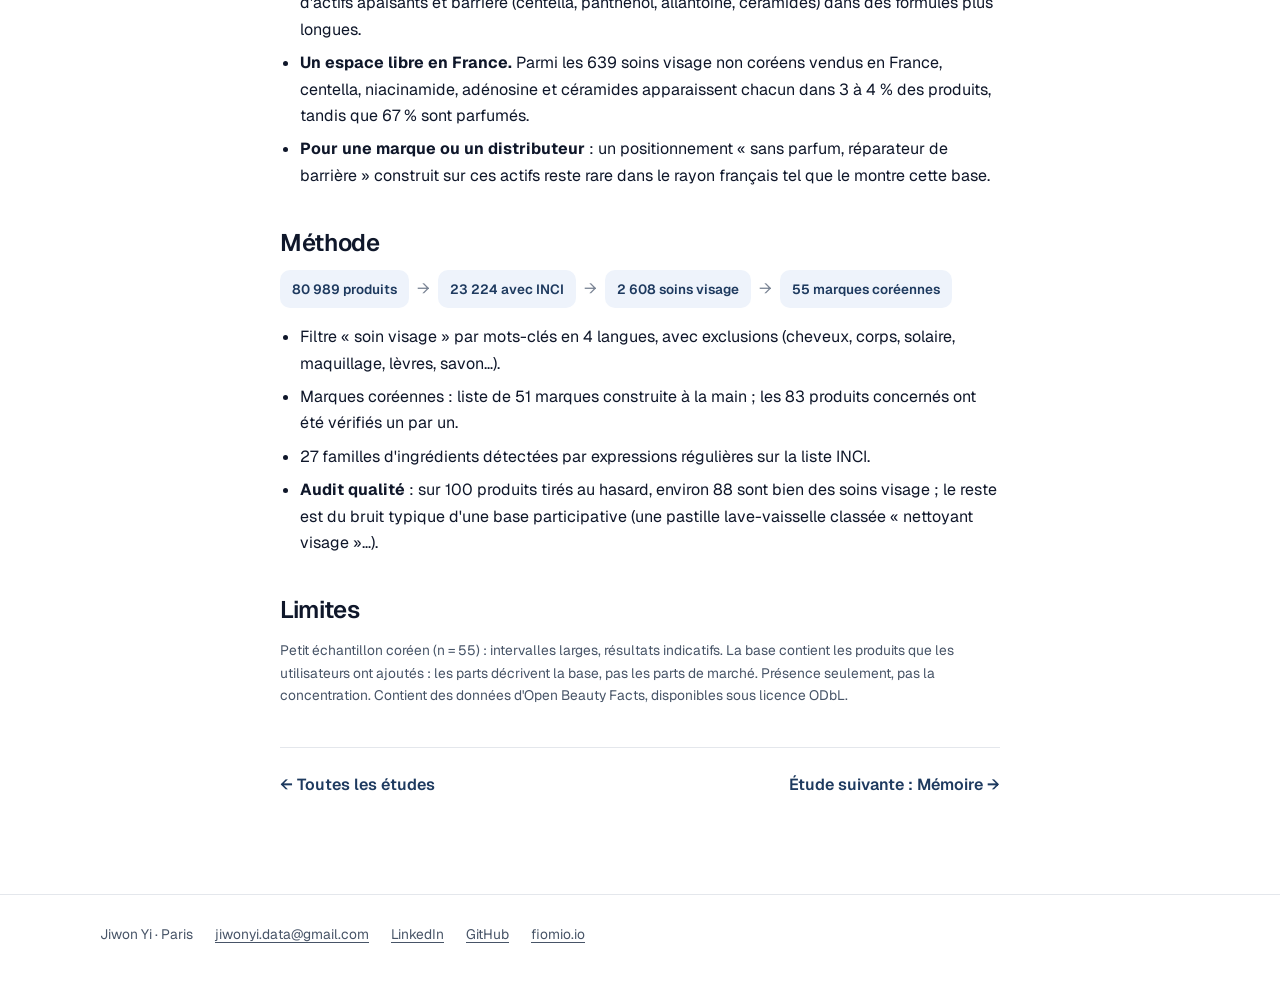
==== commit 05c6263a: "Education: drop certification row, add bachelor major and thesis Co-Authored-By: Claude Opus 5.5 <no" ====
--- a/kbeauty.html
+++ b/kbeauty.html
@@ -9,8 +9,8 @@
 <meta name="description" content="Étude de cas : formules de 2 608 soins visage, marques coréennes vs autres, tests statistiques.">
 <link rel="preconnect" href="https://fonts.googleapis.com"><link rel="preconnect" href="https://fonts.gstatic.com" crossorigin>
 <link rel="stylesheet" href="https://fonts.googleapis.com/css2?family=Geist:wght@400;500;600;700&display=swap">
-<link rel="stylesheet" href="assets/site.css?v=202611230216">
-<script src="assets/site.js?v=202611230216"></script>
+<link rel="stylesheet" href="assets/site.css?v=202611230219">
+<script src="assets/site.js?v=202611230219"></script>
 </head>
 <body>
 <nav class="nav"><div class="wrap">
@@ -116,6 +116,6 @@
   <a href="https://github.com/jiwon-ai">GitHub</a>
   <a href="https://fiomio.io">fiomio.io</a>
 </div></footer>
-<script src="assets/chart.umd.js?v=202611230216"></script><script src="assets/kbeauty.js?v=202611230216"></script>
+<script src="assets/chart.umd.js?v=202611230219"></script><script src="assets/kbeauty.js?v=202611230219"></script>
 </body>
 </html>
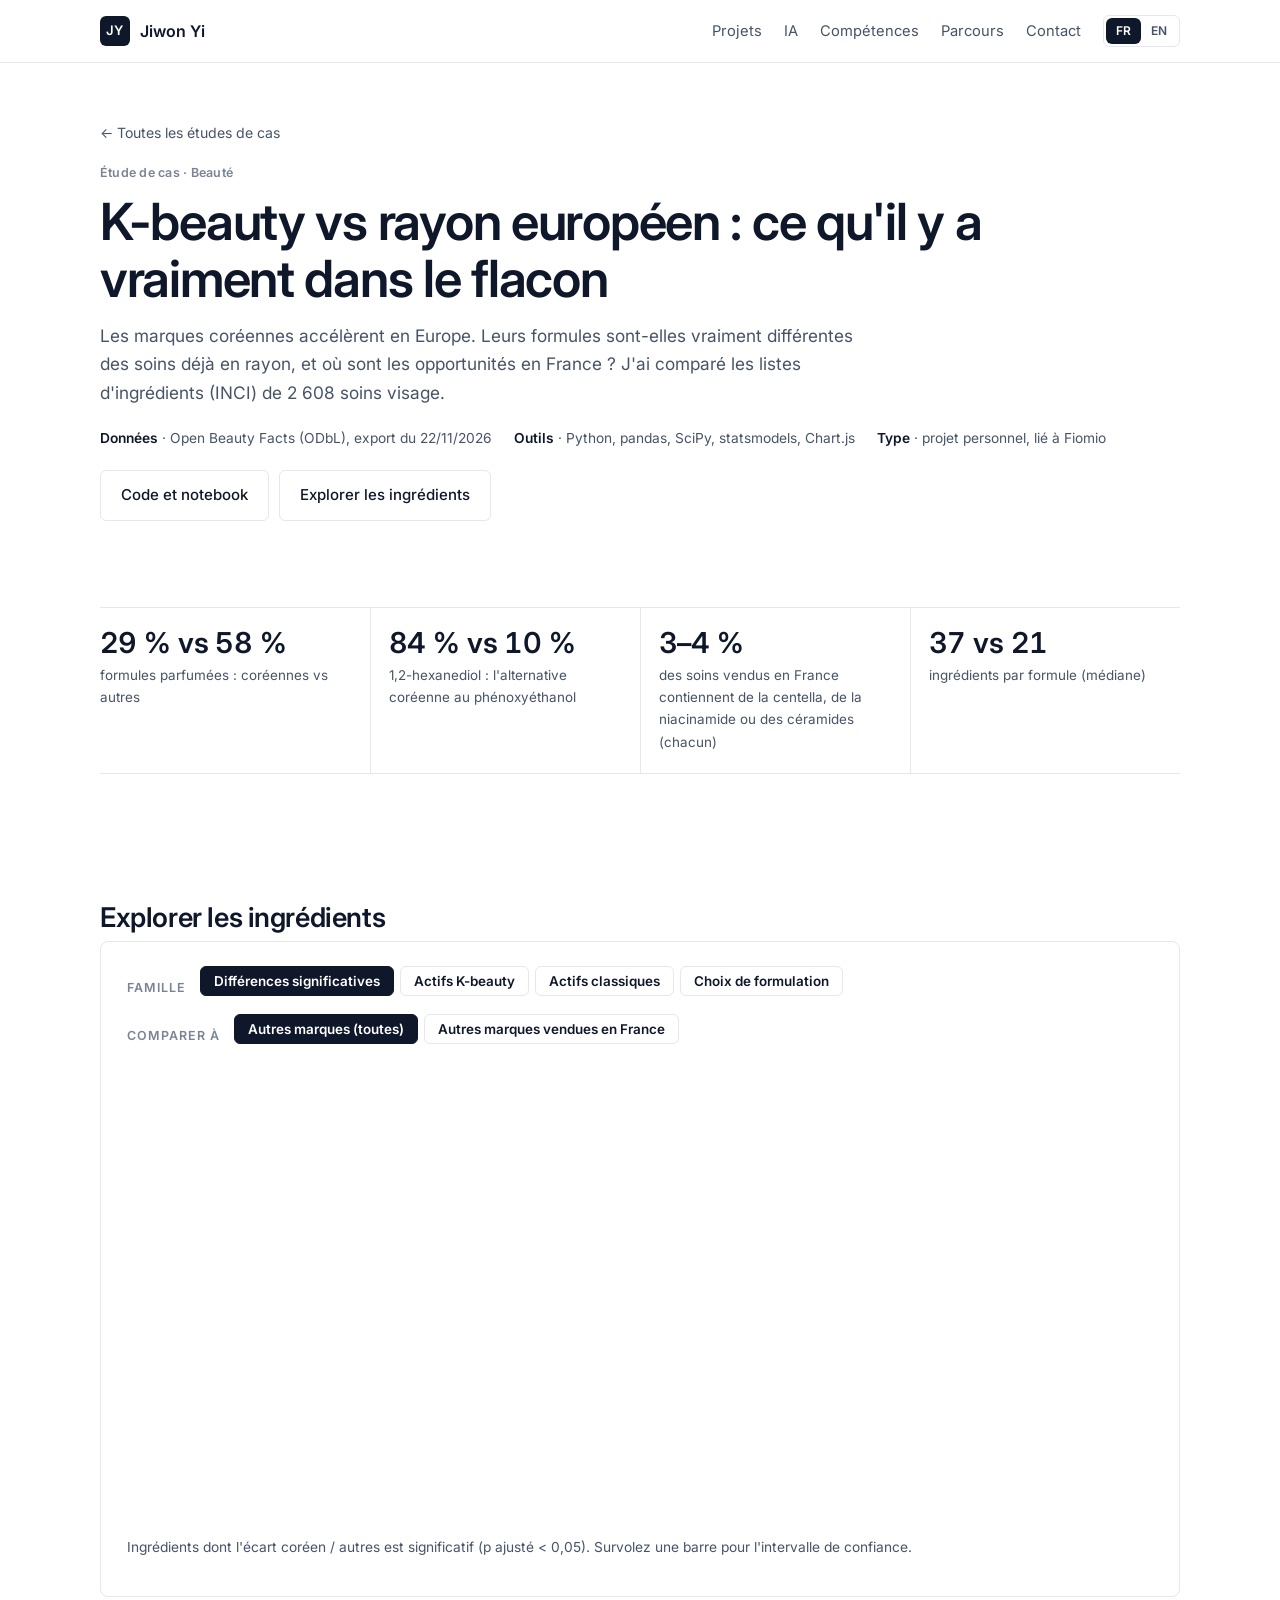
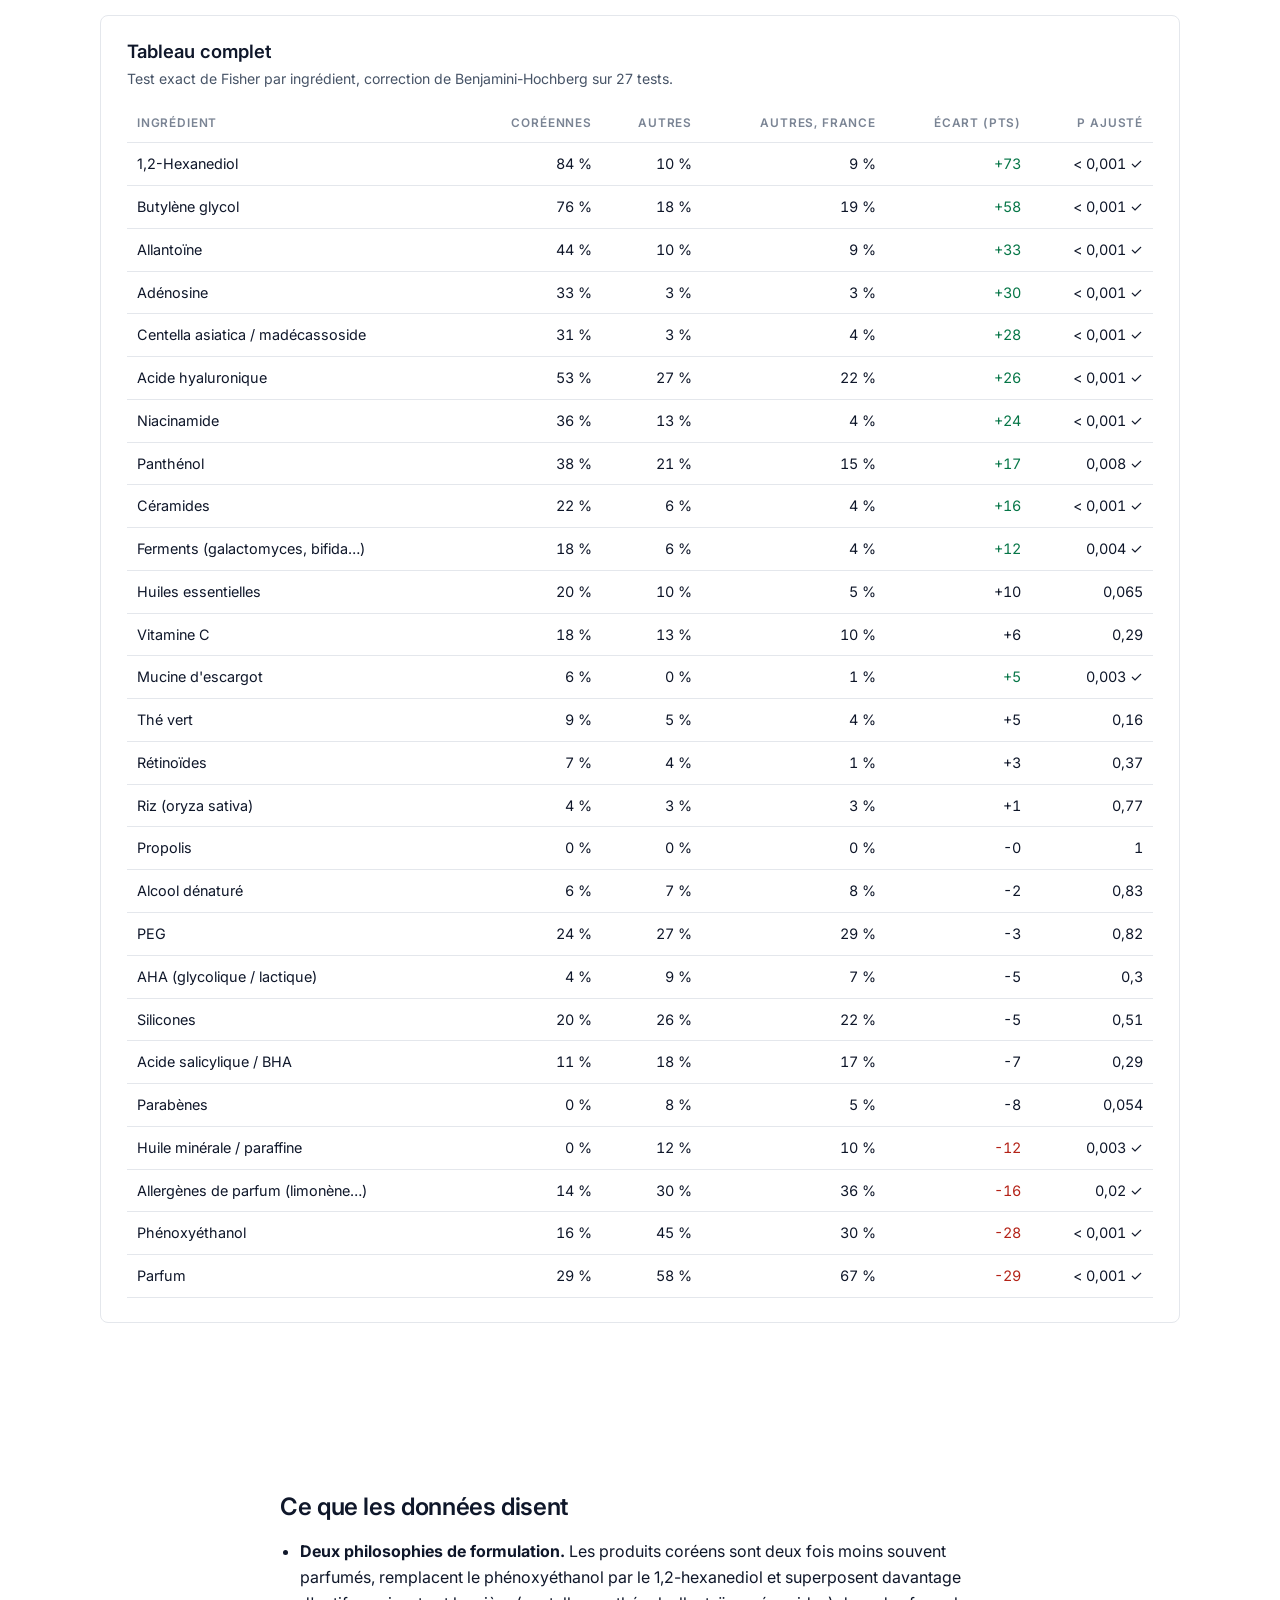
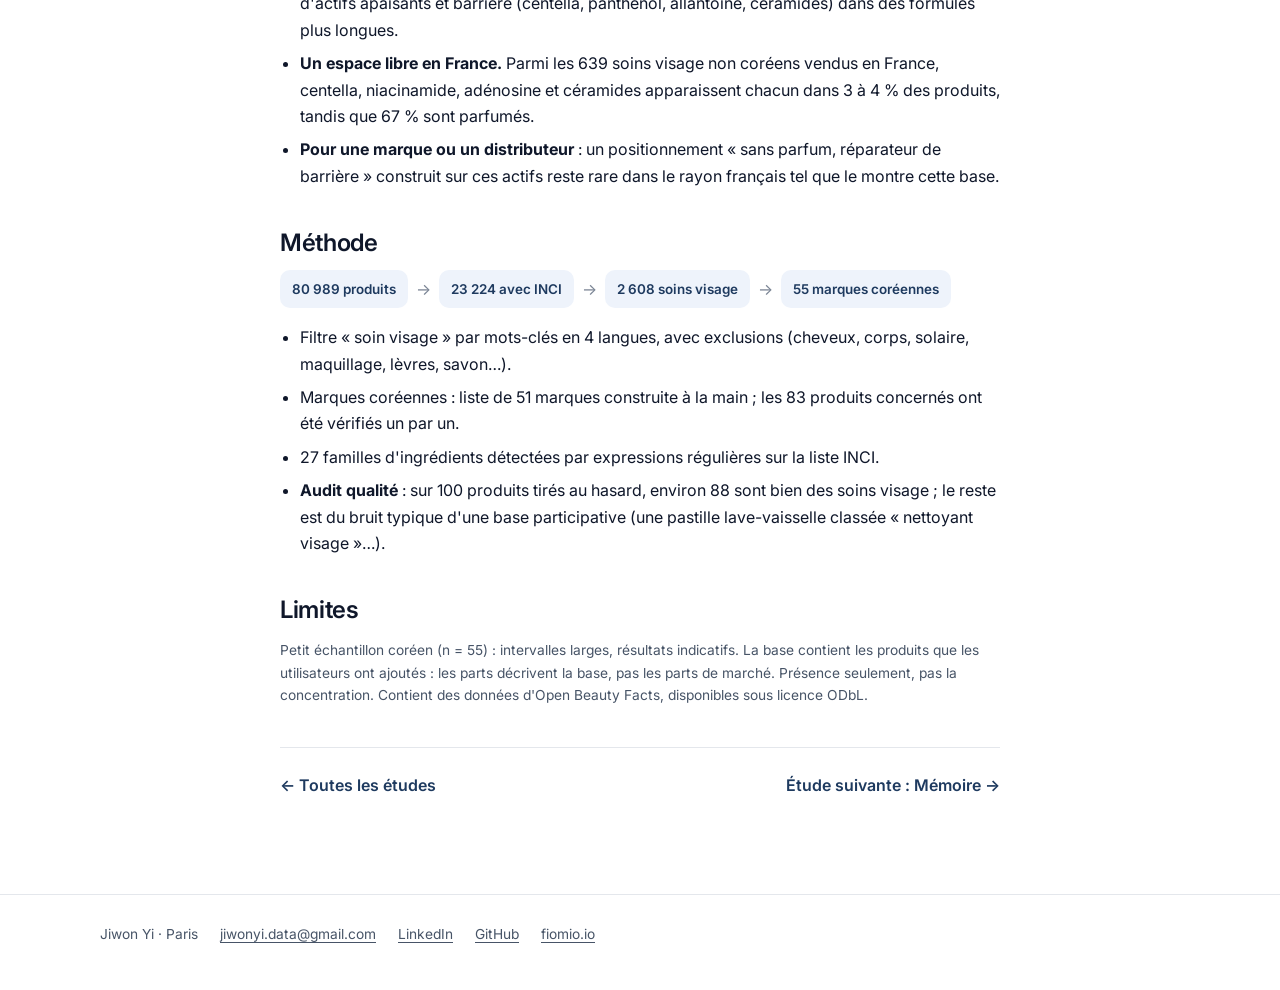
==== commit 90265662: "Switch typeface to Inter Co-Authored-By: Claude Opus 5.5 <noreply@anthropic.com> Claude-Session: htt" ====
--- a/kbeauty.html
+++ b/kbeauty.html
@@ -8,9 +8,9 @@
 <meta name="title-en" content="K-beauty vs the European shelf — Jiwon Yi">
 <meta name="description" content="Étude de cas : formules de 2 608 soins visage, marques coréennes vs autres, tests statistiques.">
 <link rel="preconnect" href="https://fonts.googleapis.com"><link rel="preconnect" href="https://fonts.gstatic.com" crossorigin>
-<link rel="stylesheet" href="https://fonts.googleapis.com/css2?family=Geist:wght@400;500;600;700&display=swap">
-<link rel="stylesheet" href="assets/site.css?v=202611230219">
-<script src="assets/site.js?v=202611230219"></script>
+<link rel="stylesheet" href="https://fonts.googleapis.com/css2?family=Inter:wght@400;500;600;700&display=swap">
+<link rel="stylesheet" href="assets/site.css?v=202611230223">
+<script src="assets/site.js?v=202611230223"></script>
 </head>
 <body>
 <nav class="nav"><div class="wrap">
@@ -116,6 +116,6 @@
   <a href="https://github.com/jiwon-ai">GitHub</a>
   <a href="https://fiomio.io">fiomio.io</a>
 </div></footer>
-<script src="assets/chart.umd.js?v=202611230219"></script><script src="assets/kbeauty.js?v=202611230219"></script>
+<script src="assets/chart.umd.js?v=202611230223"></script><script src="assets/kbeauty.js?v=202611230223"></script>
 </body>
 </html>
--- a/assets/site.css
+++ b/assets/site.css
@@ -1,10 +1,10 @@
-/* Jiwon Yi — portfolio. Clean analytical look: white, Geist, tabular numbers, two blues. */
+/* Jiwon Yi — portfolio. Clean analytical look: white, Inter, tabular numbers, two blues. */
 :root{
   --bg:#ffffff;--surface:#ffffff;--alt:#f6f7f9;--fg:#0f172a;--muted:#475467;--faint:#7a8494;--line:#e4e7ec;
   --accent:#1e3a5f;--accent-2:#2f6fde;--accent-soft:#eef3fb;--warm-soft:#f6f7f9;--gold:#b08d2e;--ok:#067647;--bad:#b42318;
-  --head:"Geist",-apple-system,BlinkMacSystemFont,"Segoe UI",Roboto,Helvetica,Arial,sans-serif;
-  --sans:"Geist",-apple-system,BlinkMacSystemFont,"Segoe UI",Roboto,Helvetica,Arial,sans-serif;
-  --mono:"Geist",ui-monospace,SFMono-Regular,Menlo,Consolas,monospace;
+  --head:"Inter",-apple-system,BlinkMacSystemFont,"Segoe UI",Roboto,Helvetica,Arial,sans-serif;
+  --sans:"Inter",-apple-system,BlinkMacSystemFont,"Segoe UI",Roboto,Helvetica,Arial,sans-serif;
+  --mono:"Inter",ui-monospace,SFMono-Regular,Menlo,Consolas,monospace;
   --radius:8px;--maxw:1120px;
   --shadow:none;
 }
